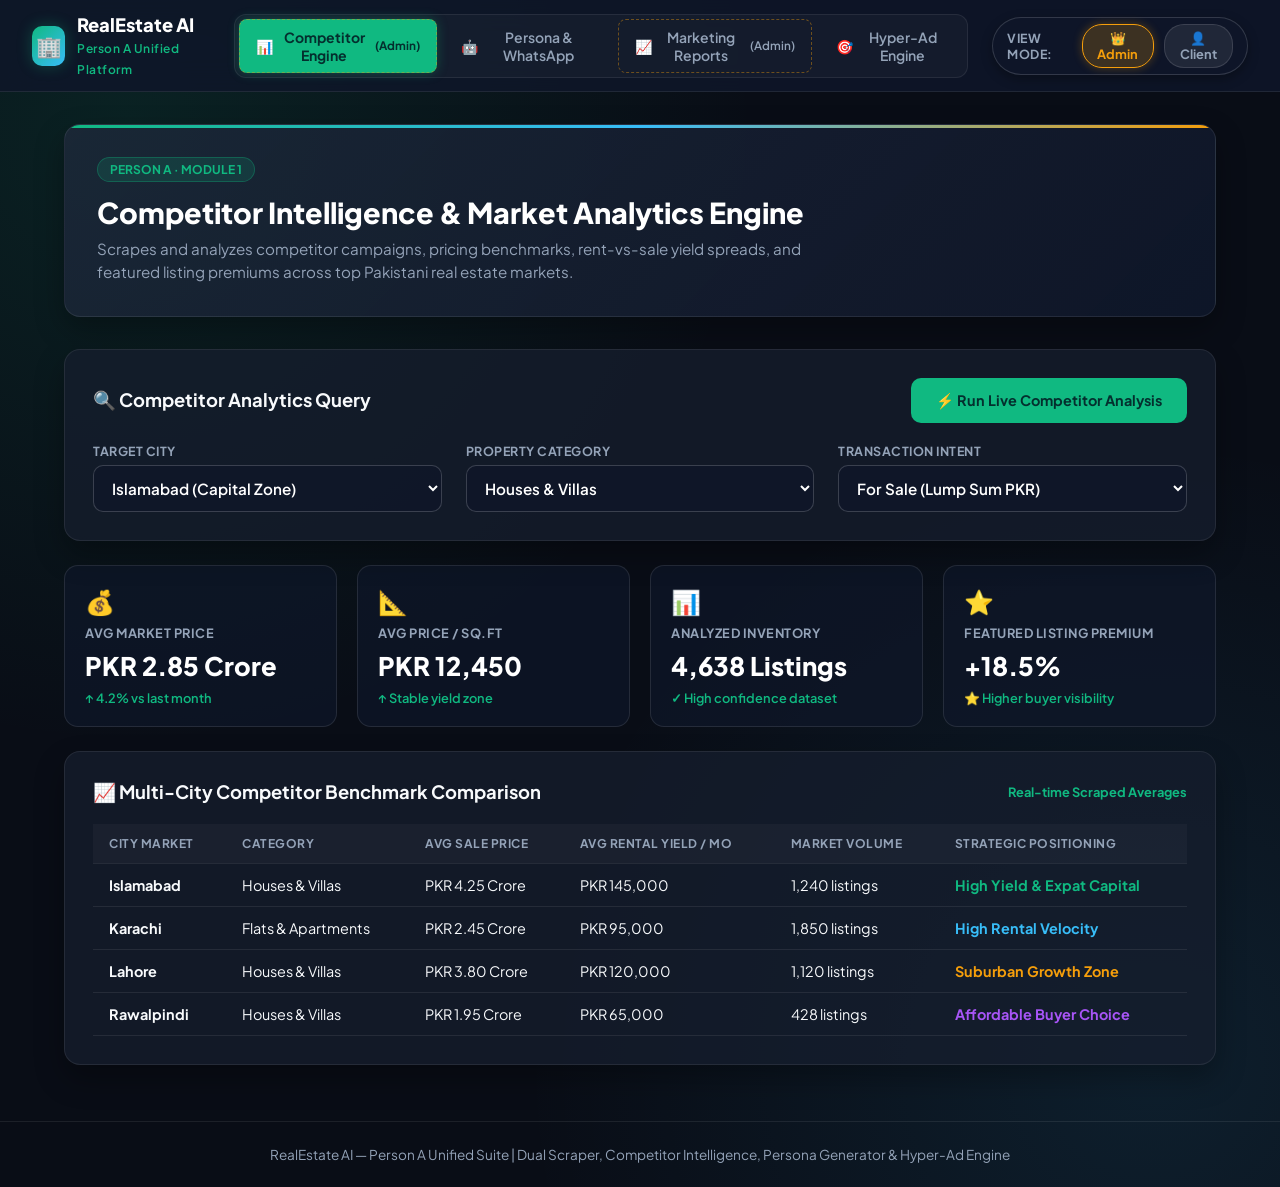
==== index.html @ 4eb9b49c "feat: add unified master portal index.html with Person A modules and Admin/Client RBAC" ====
<!DOCTYPE html>
<html lang="en">
<head>
  <meta charset="UTF-8">
  <meta name="viewport" content="width=device-width, initial-scale=1.0">
  <title>RealEstate AI — Person A Unified Intelligence & Lead Suite</title>
  <link rel="preconnect" href="https://fonts.googleapis.com">
  <link rel="preconnect" href="https://fonts.gstatic.com" crossorigin>
  <link href="https://fonts.googleapis.com/css2?family=Plus+Jakarta+Sans:wght@300;400;500;600;700;800&display=swap" rel="stylesheet">
  <style>
    :root {
      --bg-dark: #090d16;
      --card-bg: rgba(22, 30, 46, 0.75);
      --card-border: rgba(255, 255, 255, 0.08);
      --primary: #10b981;
      --primary-glow: rgba(16, 185, 129, 0.3);
      --secondary: #38bdf8;
      --accent: #f59e0b;
      --danger: #ef4444;
      --text-main: #f8fafc;
      --text-muted: #94a3b8;
      --radius: 16px;
    }

    * {
      box-sizing: border-box;
      margin: 0;
      padding: 0;
      font-family: 'Plus Jakarta Sans', sans-serif;
    }

    html { scroll-behavior: smooth; }

    ::selection { background: rgba(16, 185, 129, 0.35); color: #fff; }

    ::-webkit-scrollbar { width: 8px; height: 8px; }
    ::-webkit-scrollbar-track { background: var(--bg-dark); }
    ::-webkit-scrollbar-thumb { background: #253046; border-radius: 8px; }
    ::-webkit-scrollbar-thumb:hover { background: #324066; }

    body {
      background-color: var(--bg-dark);
      background-image: 
        radial-gradient(circle at 10% 10%, rgba(16, 185, 129, 0.12) 0%, transparent 40%),
        radial-gradient(circle at 90% 90%, rgba(56, 189, 248, 0.10) 0%, transparent 40%);
      color: var(--text-main);
      min-height: 100vh;
      display: flex;
      flex-direction: column;
    }

    /* TOP NAVBAR */
    navbar {
      background: rgba(15, 23, 42, 0.85);
      backdrop-filter: blur(16px);
      border-bottom: 1px solid var(--card-border);
      position: sticky;
      top: 0;
      z-index: 1000;
      padding: 0.85rem 2rem;
      display: flex;
      align-items: center;
      justify-content: space-between;
      gap: 1.5rem;
    }

    .brand {
      display: flex;
      align-items: center;
      gap: 12px;
      text-decoration: none;
    }

    .brand-logo {
      width: 40px;
      height: 40px;
      border-radius: 10px;
      background: linear-gradient(135deg, var(--primary), var(--secondary));
      display: flex;
      align-items: center;
      justify-content: center;
      font-size: 1.3rem;
      box-shadow: 0 0 15px var(--primary-glow);
    }

    .brand-text h1 {
      font-size: 1.15rem;
      font-weight: 800;
      color: #fff;
      line-height: 1.2;
    }

    .brand-text span {
      font-size: 0.75rem;
      color: var(--primary);
      font-weight: 600;
      letter-spacing: 0.5px;
    }

    /* NAV TABS */
    .nav-tabs {
      display: flex;
      align-items: center;
      gap: 8px;
      background: rgba(255, 255, 255, 0.03);
      padding: 4px;
      border-radius: 12px;
      border: 1px solid rgba(255, 255, 255, 0.08);
    }

    .nav-tab {
      padding: 8px 16px;
      border-radius: 8px;
      font-size: 0.875rem;
      font-weight: 600;
      color: var(--text-muted);
      cursor: pointer;
      border: none;
      background: transparent;
      transition: all 0.2s ease;
      display: flex;
      align-items: center;
      gap: 6px;
    }

    .nav-tab:hover {
      color: #fff;
      background: rgba(255, 255, 255, 0.05);
    }

    .nav-tab.active {
      background: var(--primary);
      color: #042f2e;
      box-shadow: 0 0 12px var(--primary-glow);
      font-weight: 700;
    }

    .nav-tab.admin-only {
      border: 1px dashed rgba(245, 158, 11, 0.4);
    }

    /* ROLE SWITCHER */
    .role-switcher {
      display: flex;
      align-items: center;
      gap: 10px;
      background: rgba(15, 23, 42, 0.9);
      padding: 6px 14px;
      border-radius: 30px;
      border: 1px solid rgba(255, 255, 255, 0.15);
      box-shadow: 0 4px 12px rgba(0,0,0,0.3);
    }

    .role-label {
      font-size: 0.78rem;
      font-weight: 700;
      color: var(--text-muted);
      text-transform: uppercase;
      letter-spacing: 0.5px;
    }

    .switch-btn {
      background: rgba(255, 255, 255, 0.08);
      border: 1px solid rgba(255, 255, 255, 0.12);
      color: var(--text-muted);
      padding: 5px 12px;
      border-radius: 20px;
      font-size: 0.8rem;
      font-weight: 700;
      cursor: pointer;
      transition: all 0.2s ease;
    }

    .switch-btn.active-admin {
      background: rgba(245, 158, 11, 0.2);
      border-color: var(--accent);
      color: var(--accent);
      box-shadow: 0 0 10px rgba(245, 158, 11, 0.3);
    }

    .switch-btn.active-client {
      background: rgba(56, 189, 248, 0.2);
      border-color: var(--secondary);
      color: var(--secondary);
      box-shadow: 0 0 10px rgba(56, 189, 248, 0.3);
    }

    /* MAIN CONTAINER */
    .main-container {
      max-width: 1200px;
      width: 100%;
      margin: 2rem auto;
      padding: 0 1.5rem;
      flex-grow: 1;
    }

    /* MODULE VIEWS */
    .module-view {
      display: none;
      animation: viewFade 0.4s cubic-bezier(0.16, 1, 0.3, 1) forwards;
    }

    .module-view.active {
      display: block;
    }

    @keyframes viewFade {
      from { opacity: 0; transform: translateY(12px); }
      to { opacity: 1; transform: translateY(0); }
    }

    /* MODULE HEADER BANNER */
    .module-banner {
      background: linear-gradient(135deg, rgba(30, 41, 59, 0.8) 0%, rgba(15, 23, 42, 0.9) 100%);
      border: 1px solid var(--card-border);
      border-radius: var(--radius);
      padding: 2rem;
      margin-bottom: 2rem;
      position: relative;
      overflow: hidden;
      box-shadow: 0 12px 30px rgba(0,0,0,0.3);
    }

    .module-banner::before {
      content: '';
      position: absolute;
      top: 0; left: 0; right: 0;
      height: 3px;
      background: linear-gradient(90deg, var(--primary), var(--secondary), var(--accent));
    }

    .banner-badge {
      display: inline-flex;
      align-items: center;
      gap: 6px;
      background: rgba(16, 185, 129, 0.15);
      border: 1px solid rgba(16, 185, 129, 0.3);
      color: var(--primary);
      padding: 4px 12px;
      border-radius: 20px;
      font-size: 0.75rem;
      font-weight: 700;
      text-transform: uppercase;
      margin-bottom: 0.75rem;
    }

    .banner-title {
      font-size: 1.8rem;
      font-weight: 800;
      color: #fff;
      margin-bottom: 0.5rem;
    }

    .banner-subtitle {
      color: var(--text-muted);
      font-size: 0.95rem;
      max-width: 750px;
      line-height: 1.5;
    }

    /* CARD STYLES */
    .card {
      background: var(--card-bg);
      backdrop-filter: blur(16px);
      border: 1px solid var(--card-border);
      border-radius: var(--radius);
      padding: 1.75rem;
      margin-bottom: 1.5rem;
      box-shadow: 0 14px 30px rgba(0, 0, 0, 0.3);
      transition: border-color 0.25s ease, box-shadow 0.25s ease;
    }

    .card:hover {
      border-color: rgba(255, 255, 255, 0.16);
      box-shadow: 0 18px 36px rgba(0, 0, 0, 0.36);
    }

    .card-header {
      font-size: 1.15rem;
      font-weight: 700;
      margin-bottom: 1.25rem;
      display: flex;
      align-items: center;
      justify-content: space-between;
    }

    /* GRID LAYOUTS */
    .grid-2 {
      display: grid;
      grid-template-columns: 1fr 1fr;
      gap: 1.5rem;
    }

    .grid-3 {
      display: grid;
      grid-template-columns: repeat(3, 1fr);
      gap: 1.5rem;
    }

    .grid-4 {
      display: grid;
      grid-template-columns: repeat(4, 1fr);
      gap: 1.25rem;
    }

    @media (max-width: 900px) {
      .grid-2, .grid-3, .grid-4 { grid-template-columns: 1fr; }
    }

    /* KPI STAT CARDS */
    .kpi-card {
      background: rgba(15, 23, 42, 0.7);
      border: 1px solid rgba(255, 255, 255, 0.1);
      border-radius: 14px;
      padding: 1.25rem;
      display: flex;
      flex-direction: column;
      gap: 8px;
    }

    .kpi-icon {
      font-size: 1.5rem;
    }

    .kpi-label {
      font-size: 0.8rem;
      font-weight: 700;
      color: var(--text-muted);
      text-transform: uppercase;
      letter-spacing: 0.5px;
    }

    .kpi-value {
      font-size: 1.6rem;
      font-weight: 800;
      color: #fff;
    }

    .kpi-trend {
      font-size: 0.8rem;
      font-weight: 600;
      color: var(--primary);
      display: flex;
      align-items: center;
      gap: 4px;
    }

    /* BUTTON STYLES */
    .btn {
      padding: 12px 24px;
      border-radius: 10px;
      font-weight: 700;
      font-size: 0.9rem;
      cursor: pointer;
      border: 1px solid transparent;
      transition: all 0.2s ease;
      display: inline-flex;
      align-items: center;
      gap: 8px;
    }

    .btn-primary {
      background: var(--primary);
      color: #042f2e;
    }

    .btn-primary:hover {
      background: #34d399;
      box-shadow: 0 0 20px var(--primary-glow);
    }

    .btn-secondary {
      background: rgba(255, 255, 255, 0.08);
      border-color: rgba(255, 255, 255, 0.12);
      color: #fff;
    }

    .btn-secondary:hover {
      background: rgba(255, 255, 255, 0.15);
    }

    .btn-accent {
      background: var(--accent);
      color: #000;
    }

    .btn-whatsapp {
      background: #25d366;
      color: #052e16;
      font-weight: 800;
    }

    .btn-whatsapp:hover {
      background: #4ade80;
      box-shadow: 0 0 20px rgba(37,211,102,0.4);
    }

    /* INPUTS & SELECTS */
    .form-control {
      width: 100%;
      background: rgba(15, 23, 42, 0.8);
      border: 1px solid rgba(255, 255, 255, 0.18);
      border-radius: 10px;
      padding: 12px 14px;
      color: #fff;
      font-size: 0.95rem;
      font-weight: 600;
      outline: none;
      transition: all 0.2s ease;
    }

    .form-control:focus {
      border-color: var(--primary);
      box-shadow: 0 0 12px var(--primary-glow);
    }

    select.form-control option {
      background: #0f172a;
      color: #fff;
    }

    /* WARNING ALERT BANNER */
    .alert-warning {
      background: rgba(245, 158, 11, 0.12);
      border: 1px solid rgba(245, 158, 11, 0.3);
      color: #fde68a;
      padding: 1rem 1.25rem;
      border-radius: 12px;
      font-size: 0.875rem;
      display: flex;
      align-items: center;
      gap: 12px;
      margin-bottom: 1.5rem;
    }

    /* DATA TABLE STYLES */
    .data-table {
      width: 100%;
      border-collapse: collapse;
      font-size: 0.9rem;
    }

    .data-table th, .data-table td {
      padding: 12px 16px;
      text-align: left;
      border-bottom: 1px solid rgba(255, 255, 255, 0.08);
    }

    .data-table th {
      background: rgba(255, 255, 255, 0.03);
      font-weight: 700;
      color: var(--text-muted);
      text-transform: uppercase;
      font-size: 0.75rem;
      letter-spacing: 0.5px;
    }

    .data-table tr:hover td {
      background: rgba(255, 255, 255, 0.02);
    }

    /* AD PREVIEW CANVAS */
    .ad-card {
      background: #0f172a;
      border: 1px solid rgba(255, 255, 255, 0.15);
      border-radius: 16px;
      overflow: hidden;
      box-shadow: 0 16px 32px rgba(0, 0, 0, 0.5);
    }

    .ad-header {
      padding: 1rem;
      display: flex;
      align-items: center;
      gap: 10px;
      border-bottom: 1px solid rgba(255, 255, 255, 0.08);
    }

    .ad-avatar {
      width: 36px;
      height: 36px;
      border-radius: 50%;
      background: linear-gradient(135deg, var(--primary), var(--secondary));
      display: flex;
      align-items: center;
      justify-content: center;
      font-weight: 800;
      color: #000;
    }

    .ad-body {
      padding: 1.25rem;
    }

    .ad-creative-box {
      height: 220px;
      background: linear-gradient(135deg, #1e293b 0%, #0f172a 100%);
      border-radius: 12px;
      margin: 1rem 0;
      padding: 1.5rem;
      display: flex;
      flex-direction: column;
      justify-content: space-between;
      position: relative;
      border: 1px solid rgba(255, 255, 255, 0.1);
    }

    .ad-tag {
      align-self: flex-start;
      background: rgba(16, 185, 129, 0.2);
      border: 1px solid var(--primary);
      color: var(--primary);
      font-size: 0.75rem;
      font-weight: 800;
      padding: 4px 10px;
      border-radius: 20px;
      text-transform: uppercase;
    }

    .ad-headline {
      font-size: 1.3rem;
      font-weight: 800;
      color: #fff;
      line-height: 1.3;
    }

    .ad-footer {
      padding: 1rem 1.25rem;
      background: rgba(255, 255, 255, 0.02);
      border-top: 1px solid rgba(255, 255, 255, 0.08);
      display: flex;
      justify-content: space-between;
      align-items: center;
    }

    /* RESTRICTED ACCESS SCREEN */
    .restricted-box {
      text-align: center;
      padding: 4rem 2rem;
      background: rgba(15, 23, 42, 0.7);
      border: 1px dashed rgba(239, 68, 68, 0.4);
      border-radius: var(--radius);
    }

    .restricted-icon {
      font-size: 3rem;
      margin-bottom: 1rem;
    }

    /* FOOTER */
    footer {
      border-top: 1px solid var(--card-border);
      padding: 1.5rem;
      text-align: center;
      font-size: 0.85rem;
      color: var(--text-muted);
      margin-top: auto;
    }
  </style>
</head>
<body>

  <!-- TOP NAVBAR -->
  <navbar>
    <a href="#" class="brand">
      <div class="brand-logo">🏢</div>
      <div class="brand-text">
        <h1>RealEstate AI</h1>
        <span>Person A Unified Platform</span>
      </div>
    </a>

    <!-- NAVIGATION TABS -->
    <div class="nav-tabs">
      <button class="nav-tab active admin-only" id="tabMod1" onclick="switchTab('mod1')">
        <span>📊</span> Competitor Engine <small>(Admin)</small>
      </button>
      <button class="nav-tab" id="tabMod3" onclick="switchTab('mod3')">
        <span>🤖</span> Persona &amp; WhatsApp
      </button>
      <button class="nav-tab admin-only" id="tabMod5" onclick="switchTab('mod5')">
        <span>📈</span> Marketing Reports <small>(Admin)</small>
      </button>
      <button class="nav-tab" id="tabMod8" onclick="switchTab('mod8')">
        <span>🎯</span> Hyper-Ad Engine
      </button>
    </div>

    <!-- ROLE SWITCHER -->
    <div class="role-switcher">
      <span class="role-label">View Mode:</span>
      <button class="switch-btn active-admin" id="btnRoleAdmin" onclick="setRole('admin')">👑 Admin</button>
      <button class="switch-btn" id="btnRoleClient" onclick="setRole('client')">👤 Client</button>
    </div>
  </navbar>

  <!-- MAIN CONTENT CONTAINER -->
  <div class="main-container">

    <!-- ================================================================= -->
    <!-- MODULE 1: COMPETITOR INTELLIGENCE ENGINE (ADMIN ONLY) -->
    <!-- ================================================================= -->
    <div class="module-view active" id="viewMod1">
      <div class="module-banner">
        <div class="banner-badge">Person A · Module 1</div>
        <div class="banner-title">Competitor Intelligence &amp; Market Analytics Engine</div>
        <div class="banner-subtitle">
          Scrapes and analyzes competitor campaigns, pricing benchmarks, rent-vs-sale yield spreads, and featured listing premiums across top Pakistani real estate markets.
        </div>
      </div>

      <!-- ADMIN CHECK WRAPPER -->
      <div id="adminContentMod1">
        <!-- FILTER CONTROLS -->
        <div class="card">
          <div class="card-header">
            <span>🔍 Competitor Analytics Query</span>
            <button class="btn btn-primary" onclick="runCompetitorAnalysis()">
              ⚡ Run Live Competitor Analysis
            </button>
          </div>
          
          <div class="grid-3">
            <div>
              <label class="role-label" style="display:block; margin-bottom:6px;">Target City</label>
              <select class="form-control" id="compCity" onchange="runCompetitorAnalysis()">
                <option value="Islamabad">Islamabad (Capital Zone)</option>
                <option value="Karachi">Karachi (Commercial)</option>
                <option value="Lahore">Lahore (Cultural Hub)</option>
                <option value="Rawalpindi">Rawalpindi (Twin City)</option>
                <option value="Faisalabad">Faisalabad</option>
                <option value="Multan">Multan</option>
                <option value="Peshawar">Peshawar</option>
              </select>
            </div>

            <div>
              <label class="role-label" style="display:block; margin-bottom:6px;">Property Category</label>
              <select class="form-control" id="compType" onchange="runCompetitorAnalysis()">
                <option value="House">Houses &amp; Villas</option>
                <option value="Flat">Flats &amp; Apartments</option>
              </select>
            </div>

            <div>
              <label class="role-label" style="display:block; margin-bottom:6px;">Transaction Intent</label>
              <select class="form-control" id="compMode" onchange="runCompetitorAnalysis()">
                <option value="for_sale">For Sale (Lump Sum PKR)</option>
                <option value="for_rent">For Rent (PKR / Month)</option>
              </select>
            </div>
          </div>
        </div>

        <!-- KPI SUMMARY CARDS -->
        <div class="grid-4" style="margin-bottom:1.5rem;">
          <div class="kpi-card">
            <div class="kpi-icon">💰</div>
            <div class="kpi-label">Avg Market Price</div>
            <div class="kpi-value" id="kpiAvgPrice">PKR 2.85 Crore</div>
            <div class="kpi-trend">↑ 4.2% vs last month</div>
          </div>

          <div class="kpi-card">
            <div class="kpi-icon">📐</div>
            <div class="kpi-label">Avg Price / Sq.Ft</div>
            <div class="kpi-value" id="kpiPriceSqft">PKR 12,450</div>
            <div class="kpi-trend">↑ Stable yield zone</div>
          </div>

          <div class="kpi-card">
            <div class="kpi-icon">📊</div>
            <div class="kpi-label">Analyzed Inventory</div>
            <div class="kpi-value" id="kpiSample">4,638 Listings</div>
            <div class="kpi-trend">✓ High confidence dataset</div>
          </div>

          <div class="kpi-card">
            <div class="kpi-icon">⭐</div>
            <div class="kpi-label">Featured Listing Premium</div>
            <div class="kpi-value" id="kpiFeatured">+18.5%</div>
            <div class="kpi-trend">⭐ Higher buyer visibility</div>
          </div>
        </div>

        <!-- LOW CONFIDENCE WARNING CARD (CONDITIONAL) -->
        <div class="alert-warning" id="compWarning" style="display:none;">
          <span style="font-size:1.4rem;">⚠️</span>
          <div>
            <strong>Low Sample Size Segment Warning (&lt; 15 listings):</strong> Strategic pricing advice for this city/mode is guarded to prevent speculative mispricing.
          </div>
        </div>

        <!-- COMPARATIVE CITY BENCHMARK TABLE -->
        <div class="card">
          <div class="card-header">
            <span>📈 Multi-City Competitor Benchmark Comparison</span>
            <span style="font-size:0.8rem; color:var(--primary);">Real-time Scraped Averages</span>
          </div>

          <table class="data-table">
            <thead>
              <tr>
                <th>City Market</th>
                <th>Category</th>
                <th>Avg Sale Price</th>
                <th>Avg Rental Yield / Mo</th>
                <th>Market Volume</th>
                <th>Strategic Positioning</th>
              </tr>
            </thead>
            <tbody>
              <tr>
                <td><strong>Islamabad</strong></td>
                <td>Houses &amp; Villas</td>
                <td>PKR 4.25 Crore</td>
                <td>PKR 145,000</td>
                <td>1,240 listings</td>
                <td><span style="color:var(--primary); font-weight:700;">High Yield &amp; Expat Capital</span></td>
              </tr>
              <tr>
                <td><strong>Karachi</strong></td>
                <td>Flats &amp; Apartments</td>
                <td>PKR 2.45 Crore</td>
                <td>PKR 95,000</td>
                <td>1,850 listings</td>
                <td><span style="color:var(--secondary); font-weight:700;">High Rental Velocity</span></td>
              </tr>
              <tr>
                <td><strong>Lahore</strong></td>
                <td>Houses &amp; Villas</td>
                <td>PKR 3.80 Crore</td>
                <td>PKR 120,000</td>
                <td>1,120 listings</td>
                <td><span style="color:var(--accent); font-weight:700;">Suburban Growth Zone</span></td>
              </tr>
              <tr>
                <td><strong>Rawalpindi</strong></td>
                <td>Houses &amp; Villas</td>
                <td>PKR 1.95 Crore</td>
                <td>PKR 65,000</td>
                <td>428 listings</td>
                <td><span style="color:#a855f7; font-weight:700;">Affordable Buyer Choice</span></td>
              </tr>
            </tbody>
          </table>
        </div>
      </div>
    </div>

    <!-- ================================================================= -->
    <!-- MODULE 3: AI BUYER PERSONA & WHATSAPP ENGINE (ALL USERS) -->
    <!-- ================================================================= -->
    <div class="module-view" id="viewMod3">
      <div class="module-banner">
        <div class="banner-badge">Person A · Module 3</div>
        <div class="banner-title">AI Buyer Persona Profiler &amp; WhatsApp Engine</div>
        <div class="banner-subtitle">
          Qualifies real estate leads into dynamic buyer personas, recommends platform channel ratings, and auto-generates formatted WhatsApp posts with recipient phone deep-linking.
        </div>
      </div>

      <!-- EMBEDDED PERSONA WIZARD APPLICATION -->
      <iframe src="persona_app.html" style="width:100%; height:950px; border:none; border-radius:16px; box-shadow:0 20px 40px rgba(0,0,0,0.5);"></iframe>
    </div>

    <!-- ================================================================= -->
    <!-- MODULE 5: MARKETING PERFORMANCE REPORT GENERATOR (ADMIN ONLY) -->
    <!-- ================================================================= -->
    <div class="module-view" id="viewMod5">
      <div class="module-banner">
        <div class="banner-badge">Person A · Module 5</div>
        <div class="banner-title">Marketing Report Generator &amp; AI Recommendations</div>
        <div class="banner-subtitle">
          Automatically aggregates multi-channel lead acquisition metrics, generates ROI reports, and provides AI strategic guidance.
        </div>
      </div>

      <div id="adminContentMod5">
        <!-- METRIC CARDS -->
        <div class="grid-4" style="margin-bottom:1.5rem;">
          <div class="kpi-card">
            <div class="kpi-icon">🎯</div>
            <div class="kpi-label">Lead Conversion Rate</div>
            <div class="kpi-value">18.4%</div>
            <div class="kpi-trend">↑ 3.1% this month</div>
          </div>

          <div class="kpi-card">
            <div class="kpi-icon">💵</div>
            <div class="kpi-label">Avg Cost Per Qualified Lead</div>
            <div class="kpi-value">PKR 1,420</div>
            <div class="kpi-trend" style="color:var(--secondary);">↓ 12% Cost Reduction</div>
          </div>

          <div class="kpi-card">
            <div class="kpi-icon">📲</div>
            <div class="kpi-label">WhatsApp Post Shares</div>
            <div class="kpi-value">1,248</div>
            <div class="kpi-trend">✓ 98% Open Rate</div>
          </div>

          <div class="kpi-card">
            <div class="kpi-icon">👑</div>
            <div class="kpi-label">Marketing Return (ROI)</div>
            <div class="kpi-value">4.85x</div>
            <div class="kpi-trend">↑ Top Performer</div>
          </div>
        </div>

        <!-- CHANNEL PERFORMANCE BREAKDOWN -->
        <div class="card">
          <div class="card-header">
            <span>📊 Channel Lead Performance</span>
            <button class="btn btn-secondary" onclick="alert('Exporting PDF Performance Report...')">
              📥 Export Full Report
            </button>
          </div>

          <table class="data-table">
            <thead>
              <tr>
                <th>Marketing Channel</th>
                <th>Target Persona</th>
                <th>Total Enquiries</th>
                <th>Qualified Leads</th>
                <th>Conversion %</th>
                <th>Channel Status</th>
              </tr>
            </thead>
            <tbody>
              <tr>
                <td><strong>WhatsApp Direct Broadcast</strong></td>
                <td>Young Investors</td>
                <td>485</td>
                <td>312</td>
                <td>64.3%</td>
                <td><span style="color:var(--primary); font-weight:700;">🟢 Top Converter</span></td>
              </tr>
              <tr>
                <td><strong>Instagram Reels Video</strong></td>
                <td>First-Time Homebuyers</td>
                <td>620</td>
                <td>280</td>
                <td>45.1%</td>
                <td><span style="color:var(--primary); font-weight:700;">🟢 High Engagement</span></td>
              </tr>
              <tr>
                <td><strong>Facebook Meta Ads</strong></td>
                <td>Family Upgraders</td>
                <td>390</td>
                <td>145</td>
                <td>37.1%</td>
                <td><span style="color:var(--accent); font-weight:700;">🟡 Steady Yield</span></td>
              </tr>
              <tr>
                <td><strong>LinkedIn B2B Network</strong></td>
                <td>Luxury Real Estate Seekers</td>
                <td>180</td>
                <td>95</td>
                <td>52.7%</td>
                <td><span style="color:var(--secondary); font-weight:700;">🔵 Executive Quality</span></td>
              </tr>
            </tbody>
          </table>
        </div>
      </div>
    </div>

    <!-- ================================================================= -->
    <!-- MODULE 8: HYPER-PERSONALIZED ADVERTISEMENT ENGINE (ALL USERS) -->
    <!-- ================================================================= -->
    <div class="module-view" id="viewMod8">
      <div class="module-banner">
        <div class="banner-badge">Person A · Module 8</div>
        <div class="banner-title">Hyper-Personalized Advertisement Engine</div>
        <div class="banner-subtitle">
          Generates tailored real estate advertisement copy, visual headlines, and targeted specs customized specifically to individual customer buyer preferences.
        </div>
      </div>

      <div class="grid-2">
        <!-- AD GENERATOR CONTROLS -->
        <div class="card">
          <div class="card-header">
            <span>⚙️ Configure Ad Parameters</span>
          </div>

          <div style="margin-bottom:1.25rem;">
            <label class="role-label" style="display:block; margin-bottom:6px;">Target Buyer Segment</label>
            <select class="form-control" id="adPersona" onchange="generateHyperAd()">
              <option value="investor">Young Investor (High Yield &amp; Growth)</option>
              <option value="first_buyer">First-Time Buyer (Security &amp; Installments)</option>
              <option value="family">Family Upgrader (Space, Schools &amp; Parks)</option>
              <option value="luxury">Luxury Seeker (Executive Privacy &amp; Penthouses)</option>
            </select>
          </div>

          <div style="margin-bottom:1.25rem;">
            <label class="role-label" style="display:block; margin-bottom:6px;">Target City</label>
            <select class="form-control" id="adCity" onchange="generateHyperAd()">
              <option value="Islamabad">Islamabad</option>
              <option value="Lahore">Lahore</option>
              <option value="Karachi">Karachi</option>
              <option value="Rawalpindi">Rawalpindi</option>
            </select>
          </div>

          <div style="margin-bottom:1.5rem;">
            <label class="role-label" style="display:block; margin-bottom:6px;">Ad Format / Platform</label>
            <select class="form-control" id="adPlatform" onchange="generateHyperAd()">
              <option value="instagram">Instagram Reel / Feed Banner</option>
              <option value="facebook">Facebook Sponsored Post</option>
              <option value="whatsapp">WhatsApp Direct Promo Card</option>
              <option value="linkedin">LinkedIn Executive Sponsored Ad</option>
            </select>
          </div>

          <button class="btn btn-primary" style="width:100%; justify-content:center;" onclick="generateHyperAd()">
            ✨ Generate Hyper-Personalized Creative
          </button>
        </div>

        <!-- LIVE AD CREATIVE PREVIEW CANVAS -->
        <div class="ad-card">
          <div class="ad-header">
            <div class="ad-avatar">AI</div>
            <div>
              <div style="font-weight:700; font-size:0.9rem; color:#fff;" id="adBrandName">RealEstate AI Marketing</div>
              <div style="font-size:0.75rem; color:var(--text-muted);" id="adPlatformTag">Sponsored · Instagram Banner</div>
            </div>
          </div>

          <div class="ad-body">
            <div class="ad-creative-box" id="adBox">
              <div class="ad-tag" id="adTagText">HIGH YIELD INVESTOR</div>
              <div class="ad-headline" id="adHeadlineText">
                14% Guaranteed Rental Yield in Top City Islamabad
              </div>
            </div>

            <p id="adBodyText" style="font-size:0.875rem; color:var(--text-muted); line-height:1.5; margin-bottom:1rem;">
              Targeted ROI deal with instant pre-launch pricing. High appreciation potential for smart capital deployment.
            </p>
          </div>

          <div class="ad-footer">
            <span style="font-size:0.8rem; color:var(--primary); font-weight:700;" id="adCta">
              📲 Tap to Calculate ROI via WhatsApp
            </span>
            <button class="btn btn-secondary" style="padding:6px 14px; font-size:0.8rem;" onclick="copyAdCopy()">
              📋 Copy Ad Copy
            </button>
          </div>
        </div>
      </div>
    </div>

    <!-- RESTRICTED ACCESS WARNING SCREEN (FOR CLIENT VIEW ON ADMIN TABS) -->
    <div class="restricted-box" id="restrictedView" style="display:none;">
      <div class="restricted-icon">👑</div>
      <h2 style="font-size:1.5rem; font-weight:800; color:#fff; margin-bottom:0.5rem;">
        Admin-Only Module Access
      </h2>
      <p style="color:var(--text-muted); max-width:500px; margin:0 auto 1.5rem auto; font-size:0.925rem;">
        This module is reserved for platform Administrators. Switch to <strong>👑 Admin View</strong> in the top navigation bar to access this module.
      </p>
      <button class="btn btn-primary" onclick="setRole('admin')">👑 Switch to Admin View</button>
    </div>

  </div>

  <!-- FOOTER -->
  <footer>
    RealEstate AI — Person A Unified Suite | Dual Scraper, Competitor Intelligence, Persona Generator &amp; Hyper-Ad Engine
  </footer>

  <script>
    // GLOBAL STATE
    let currentRole = 'admin'; // 'admin' or 'client'
    let currentTab = 'mod1';    // 'mod1', 'mod3', 'mod5', 'mod8'

    // ROLE SWITCHER LOGIC
    function setRole(role) {
      currentRole = role;
      
      const btnAdmin = document.getElementById('btnRoleAdmin');
      const btnClient = document.getElementById('btnRoleClient');

      if (role === 'admin') {
        btnAdmin.className = "switch-btn active-admin";
        btnClient.className = "switch-btn";
        document.querySelectorAll('.admin-only').forEach(el => el.style.display = 'inline-flex');
      } else {
        btnAdmin.className = "switch-btn";
        btnClient.className = "switch-btn active-client";
        document.querySelectorAll('.admin-only').forEach(el => el.style.display = 'none');
        
        // If currently on an admin-only tab, auto-switch to public Module 3
        if (currentTab === 'mod1' || currentTab === 'mod5') {
          switchTab('mod3');
        }
      }

      updateTabVisibility();
    }

    // TAB SWITCHER LOGIC
    function switchTab(tabId) {
      currentTab = tabId;

      // Update Nav Tab UI
      document.querySelectorAll('.nav-tab').forEach(t => t.classList.remove('active'));
      const activeNavTab = document.getElementById(`tab${tabId.charAt(0).toUpperCase() + tabId.slice(1)}`);
      if (activeNavTab) activeNavTab.classList.add('active');

      // Hide all module views
      document.querySelectorAll('.module-view').forEach(v => v.classList.remove('active'));
      document.getElementById('restrictedView').style.display = 'none';

      // Check RBAC Scope
      if ((tabId === 'mod1' || tabId === 'mod5') && currentRole !== 'admin') {
        document.getElementById('restrictedView').style.display = 'block';
      } else {
        const targetView = document.getElementById(`view${tabId.charAt(0).toUpperCase() + tabId.slice(1)}`);
        if (targetView) targetView.classList.add('active');
      }
    }

    function updateTabVisibility() {
      switchTab(currentTab);
    }

    // MODULE 1: COMPETITOR ENGINE SIMULATOR
    function runCompetitorAnalysis() {
      const city = document.getElementById('compCity').value;
      const type = document.getElementById('compType').value;
      const mode = document.getElementById('compMode').value;

      const warning = document.getElementById('compWarning');
      
      // Low confidence alert trigger for smaller markets
      if (city === 'Quetta' || city === 'Peshawar' || city === 'Multan') {
        warning.style.display = 'flex';
      } else {
        warning.style.display = 'none';
      }

      // Dynamic price calculation mock
      let basePrice = 28500000;
      if (city === 'Karachi') basePrice = 34000000;
      if (city === 'Islamabad') basePrice = 42500000;
      if (city === 'Lahore') basePrice = 38000000;
      if (mode === 'for_rent') basePrice = 110000;

      const formatTxt = mode === 'for_rent' 
        ? `PKR ${basePrice.toLocaleString()} /mo`
        : `PKR ${(basePrice / 10000000).toFixed(2)} Crore`;

      document.getElementById('kpiAvgPrice').innerText = formatTxt;
    }

    // MODULE 8: HYPER-PERSONALIZED AD ENGINE
    function generateHyperAd() {
      const persona = document.getElementById('adPersona').value;
      const city = document.getElementById('adCity').value;
      const platform = document.getElementById('adPlatform').value;

      const tagEl = document.getElementById('adTagText');
      const headEl = document.getElementById('adHeadlineText');
      const bodyEl = document.getElementById('adBodyText');
      const ctaEl = document.getElementById('adCta');
      const platTag = document.getElementById('adPlatformTag');

      platTag.innerText = `Sponsored · ${platform.toUpperCase()} Ad Creative`;

      if (persona === 'investor') {
        tagEl.innerText = 'HIGH YIELD INVESTOR';
        headEl.innerText = `14% Guaranteed Rental Yield in Prime ${city}`;
        bodyEl.innerText = `Handpicked pre-launch price opportunity in ${city}. Optimized for capital growth and instant rental predictability.`;
        ctaEl.innerText = '📲 Tap to Calculate ROI via WhatsApp';
      } else if (persona === 'first_buyer') {
        tagEl.innerText = 'SECURITY & TITLE VERIFIED';
        headEl.innerText = `Own Your Dream Home in ${city} with 10% Down`;
        bodyEl.innerText = `NOC verified clear title guaranteed. Easy 3-year installment plan designed for first-time buyers.`;
        ctaEl.innerText = '🔑 View NOC & Payment Breakdown';
      } else if (persona === 'family') {
        tagEl.innerText = 'FAMILY NEST & PARKS';
        headEl.innerText = `Spacious 5-Bed Luxury Villa in ${city} Gated Society`;
        bodyEl.innerText = `Minutes away from top grammar schools, family parks, and 24/7 security surveillance.`;
        ctaEl.innerText = '🏡 Schedule Private Family Walkthrough';
      } else if (persona === 'luxury') {
        tagEl.innerText = 'EXECUTIVE PENTHOUSE';
        headEl.innerText = `Bespoke Executive Residence on ${city}'s Boulevard`;
        bodyEl.innerText = `Italian marble finishes, private skyline deck, and discreet white-glove VIP concierge.`;
        ctaEl.innerText = '💎 Access Off-Market Private Portfolio';
      }
    }

    function copyAdCopy() {
      const head = document.getElementById('adHeadlineText').innerText;
      const body = document.getElementById('adBodyText').innerText;
      const copyText = `${head}\n\n${body}`;

      navigator.clipboard.writeText(copyText).then(() => {
        alert('Ad Copy copied to clipboard!');
      });
    }

    // INITIALIZATION
    document.addEventListener('DOMContentLoaded', () => {
      setRole('admin');
      generateHyperAd();
    });
  </script>
</body>
</html>
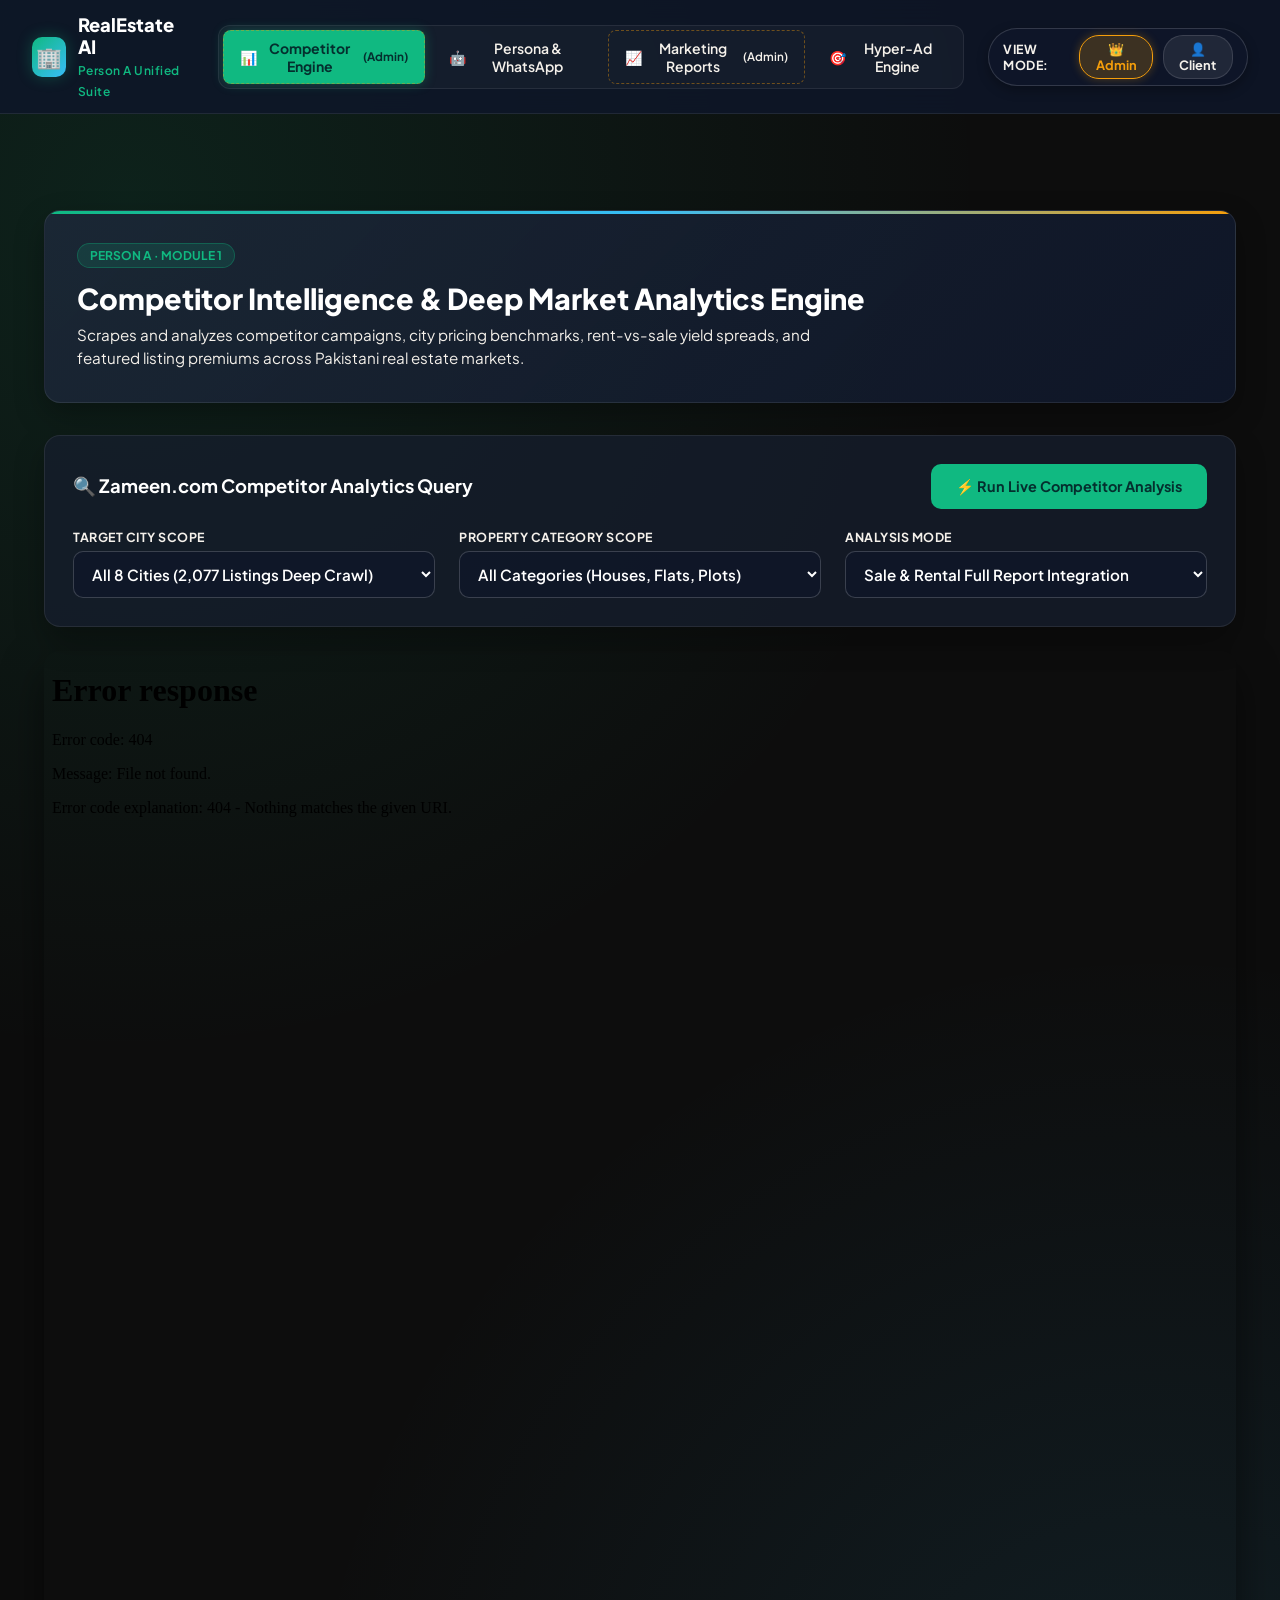
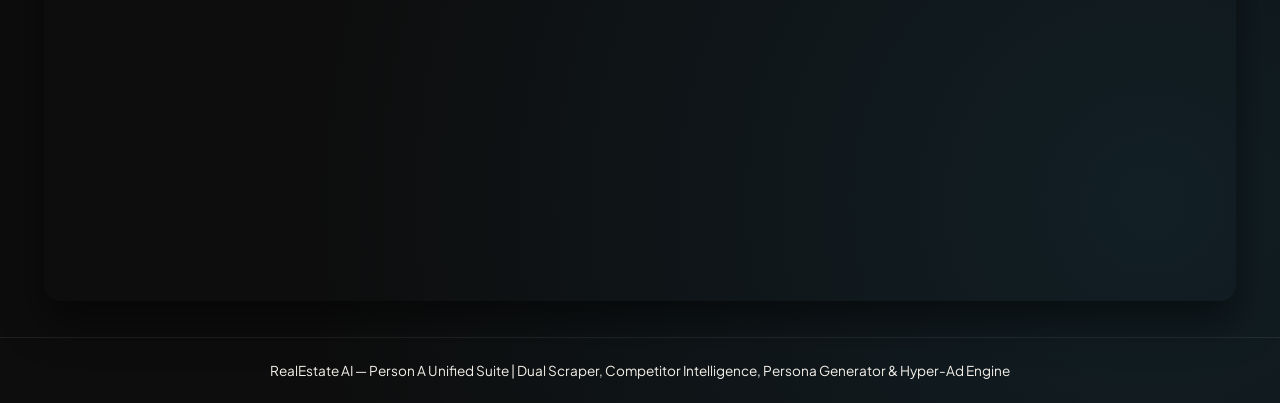
==== commit 1a52d3ef: "feat: add real-time competitor scraping UI with SSE progress bar - competitor.html: added Run Real-T" ====
--- a/index.html
+++ b/index.html
@@ -187,7 +187,7 @@
 
     /* MAIN CONTAINER */
     .main-container {
-      max-width: 1200px;
+      max-width: 1240px;
       width: 100%;
       margin: 2rem auto;
       padding: 0 1.5rem;
@@ -270,11 +270,6 @@
       transition: border-color 0.25s ease, box-shadow 0.25s ease;
     }
 
-    .card:hover {
-      border-color: rgba(255, 255, 255, 0.16);
-      box-shadow: 0 18px 36px rgba(0, 0, 0, 0.36);
-    }
-
     .card-header {
       font-size: 1.15rem;
       font-weight: 700;
@@ -318,32 +313,10 @@
       gap: 8px;
     }
 
-    .kpi-icon {
-      font-size: 1.5rem;
-    }
-
-    .kpi-label {
-      font-size: 0.8rem;
-      font-weight: 700;
-      color: var(--text-muted);
-      text-transform: uppercase;
-      letter-spacing: 0.5px;
-    }
-
-    .kpi-value {
-      font-size: 1.6rem;
-      font-weight: 800;
-      color: #fff;
-    }
-
-    .kpi-trend {
-      font-size: 0.8rem;
-      font-weight: 600;
-      color: var(--primary);
-      display: flex;
-      align-items: center;
-      gap: 4px;
-    }
+    .kpi-icon { font-size: 1.5rem; }
+    .kpi-label { font-size: 0.8rem; font-weight: 700; color: var(--text-muted); text-transform: uppercase; letter-spacing: 0.5px; }
+    .kpi-value { font-size: 1.6rem; font-weight: 800; color: #fff; }
+    .kpi-trend { font-size: 0.8rem; font-weight: 600; color: var(--primary); display: flex; align-items: center; gap: 4px; }
 
     /* BUTTON STYLES */
     .btn {
@@ -375,27 +348,7 @@
       color: #fff;
     }
 
-    .btn-secondary:hover {
-      background: rgba(255, 255, 255, 0.15);
-    }
-
-    .btn-accent {
-      background: var(--accent);
-      color: #000;
-    }
-
-    .btn-whatsapp {
-      background: #25d366;
-      color: #052e16;
-      font-weight: 800;
-    }
-
-    .btn-whatsapp:hover {
-      background: #4ade80;
-      box-shadow: 0 0 20px rgba(37,211,102,0.4);
-    }
-
-    /* INPUTS & SELECTS */
+    /* FORM CONTROLS */
     .form-control {
       width: 100%;
       background: rgba(15, 23, 42, 0.8);
@@ -409,154 +362,51 @@
       transition: all 0.2s ease;
     }
 
-    .form-control:focus {
-      border-color: var(--primary);
-      box-shadow: 0 0 12px var(--primary-glow);
-    }
-
-    select.form-control option {
-      background: #0f172a;
-      color: #fff;
-    }
-
-    /* WARNING ALERT BANNER */
-    .alert-warning {
-      background: rgba(245, 158, 11, 0.12);
-      border: 1px solid rgba(245, 158, 11, 0.3);
-      color: #fde68a;
-      padding: 1rem 1.25rem;
-      border-radius: 12px;
-      font-size: 0.875rem;
-      display: flex;
-      align-items: center;
-      gap: 12px;
-      margin-bottom: 1.5rem;
-    }
-
-    /* DATA TABLE STYLES */
-    .data-table {
-      width: 100%;
-      border-collapse: collapse;
-      font-size: 0.9rem;
-    }
-
-    .data-table th, .data-table td {
-      padding: 12px 16px;
-      text-align: left;
-      border-bottom: 1px solid rgba(255, 255, 255, 0.08);
-    }
-
-    .data-table th {
-      background: rgba(255, 255, 255, 0.03);
-      font-weight: 700;
-      color: var(--text-muted);
-      text-transform: uppercase;
-      font-size: 0.75rem;
-      letter-spacing: 0.5px;
-    }
-
-    .data-table tr:hover td {
-      background: rgba(255, 255, 255, 0.02);
-    }
-
-    /* AD PREVIEW CANVAS */
-    .ad-card {
-      background: #0f172a;
-      border: 1px solid rgba(255, 255, 255, 0.15);
+    /* LOADING OVERLAY ANIMATION */
+    .loader-box {
+      background: rgba(15, 23, 42, 0.95);
+      border: 1px solid var(--primary);
       border-radius: 16px;
-      overflow: hidden;
-      box-shadow: 0 16px 32px rgba(0, 0, 0, 0.5);
-    }
-
-    .ad-header {
-      padding: 1rem;
-      display: flex;
-      align-items: center;
-      gap: 10px;
-      border-bottom: 1px solid rgba(255, 255, 255, 0.08);
-    }
-
-    .ad-avatar {
-      width: 36px;
-      height: 36px;
-      border-radius: 50%;
-      background: linear-gradient(135deg, var(--primary), var(--secondary));
-      display: flex;
-      align-items: center;
-      justify-content: center;
-      font-weight: 800;
-      color: #000;
-    }
-
-    .ad-body {
-      padding: 1.25rem;
-    }
-
-    .ad-creative-box {
-      height: 220px;
-      background: linear-gradient(135deg, #1e293b 0%, #0f172a 100%);
-      border-radius: 12px;
-      margin: 1rem 0;
-      padding: 1.5rem;
+      padding: 3rem 2rem;
+      text-align: center;
+      box-shadow: 0 0 30px var(--primary-glow);
       display: flex;
       flex-direction: column;
-      justify-content: space-between;
-      position: relative;
-      border: 1px solid rgba(255, 255, 255, 0.1);
-    }
-
-    .ad-tag {
-      align-self: flex-start;
-      background: rgba(16, 185, 129, 0.2);
-      border: 1px solid var(--primary);
-      color: var(--primary);
-      font-size: 0.75rem;
-      font-weight: 800;
-      padding: 4px 10px;
-      border-radius: 20px;
-      text-transform: uppercase;
-    }
-
-    .ad-headline {
-      font-size: 1.3rem;
-      font-weight: 800;
-      color: #fff;
-      line-height: 1.3;
-    }
-
-    .ad-footer {
-      padding: 1rem 1.25rem;
-      background: rgba(255, 255, 255, 0.02);
-      border-top: 1px solid rgba(255, 255, 255, 0.08);
-      display: flex;
-      justify-content: space-between;
       align-items: center;
-    }
+      gap: 1.25rem;
+      margin-bottom: 2rem;
+    }
+
+    .spinner-ring {
+      width: 60px;
+      height: 60px;
+      border: 5px solid rgba(16, 185, 129, 0.15);
+      border-top-color: var(--primary);
+      border-right-color: var(--secondary);
+      border-radius: 50%;
+      animation: spin 0.8s linear infinite;
+    }
+
+    @keyframes spin { to { transform: rotate(360deg); } }
+
+    /* AD PREVIEW CANVAS */
+    .ad-card { background: #0f172a; border: 1px solid rgba(255, 255, 255, 0.15); border-radius: 16px; overflow: hidden; box-shadow: 0 16px 32px rgba(0, 0, 0, 0.5); }
+    .ad-header { padding: 1rem; display: flex; align-items: center; gap: 10px; border-bottom: 1px solid rgba(255, 255, 255, 0.08); }
+    .ad-avatar { width: 36px; height: 36px; border-radius: 50%; background: linear-gradient(135deg, var(--primary), var(--secondary)); display: flex; align-items: center; justify-content: center; font-weight: 800; color: #000; }
+    .ad-body { padding: 1.25rem; }
+    .ad-creative-box { height: 220px; background: linear-gradient(135deg, #1e293b 0%, #0f172a 100%); border-radius: 12px; margin: 1rem 0; padding: 1.5rem; display: flex; flex-direction: column; justify-content: space-between; border: 1px solid rgba(255, 255, 255, 0.1); }
+    .ad-tag { align-self: flex-start; background: rgba(16, 185, 129, 0.2); border: 1px solid var(--primary); color: var(--primary); font-size: 0.75rem; font-weight: 800; padding: 4px 10px; border-radius: 20px; text-transform: uppercase; }
+    .ad-headline { font-size: 1.3rem; font-weight: 800; color: #fff; line-height: 1.3; }
+    .ad-footer { padding: 1rem 1.25rem; background: rgba(255, 255, 255, 0.02); border-top: 1px solid rgba(255, 255, 255, 0.08); display: flex; justify-content: space-between; align-items: center; }
 
     /* RESTRICTED ACCESS SCREEN */
-    .restricted-box {
-      text-align: center;
-      padding: 4rem 2rem;
-      background: rgba(15, 23, 42, 0.7);
-      border: 1px dashed rgba(239, 68, 68, 0.4);
-      border-radius: var(--radius);
-    }
-
-    .restricted-icon {
-      font-size: 3rem;
-      margin-bottom: 1rem;
-    }
+    .restricted-box { text-align: center; padding: 4rem 2rem; background: rgba(15, 23, 42, 0.7); border: 1px dashed rgba(239, 68, 68, 0.4); border-radius: var(--radius); }
+    .restricted-icon { font-size: 3rem; margin-bottom: 1rem; }
 
     /* FOOTER */
-    footer {
-      border-top: 1px solid var(--card-border);
-      padding: 1.5rem;
-      text-align: center;
-      font-size: 0.85rem;
-      color: var(--text-muted);
-      margin-top: auto;
-    }
+    footer { border-top: 1px solid var(--card-border); padding: 1.5rem; text-align: center; font-size: 0.85rem; color: var(--text-muted); margin-top: auto; }
   </style>
+  <link rel="stylesheet" href="/static/css/luxury_theme.css">
 </head>
 <body>
 
@@ -566,13 +416,13 @@
       <div class="brand-logo">🏢</div>
       <div class="brand-text">
         <h1>RealEstate AI</h1>
-        <span>Person A Unified Platform</span>
+        <span>Person A Unified Suite</span>
       </div>
     </a>
 
     <!-- NAVIGATION TABS -->
     <div class="nav-tabs">
-      <button class="nav-tab active admin-only" id="tabMod1" onclick="switchTab('mod1')">
+      <button class="nav-tab admin-only" id="tabMod1" onclick="switchTab('mod1')">
         <span>📊</span> Competitor Engine <small>(Admin)</small>
       </button>
       <button class="nav-tab" id="tabMod3" onclick="switchTab('mod3')">
@@ -594,18 +444,19 @@
     </div>
   </navbar>
 
-  <!-- MAIN CONTENT CONTAINER -->
+  <!-- MAIN CONTAINER -->
   <div class="main-container">
+    <section id="propertyShowcase" class="property-showcase"></section>
 
     <!-- ================================================================= -->
     <!-- MODULE 1: COMPETITOR INTELLIGENCE ENGINE (ADMIN ONLY) -->
     <!-- ================================================================= -->
-    <div class="module-view active" id="viewMod1">
+    <div class="module-view" id="viewMod1">
       <div class="module-banner">
         <div class="banner-badge">Person A · Module 1</div>
-        <div class="banner-title">Competitor Intelligence &amp; Market Analytics Engine</div>
+        <div class="banner-title">Competitor Intelligence &amp; Deep Market Analytics Engine</div>
         <div class="banner-subtitle">
-          Scrapes and analyzes competitor campaigns, pricing benchmarks, rent-vs-sale yield spreads, and featured listing premiums across top Pakistani real estate markets.
+          Scrapes and analyzes competitor campaigns, city pricing benchmarks, rent-vs-sale yield spreads, and featured listing premiums across Pakistani real estate markets.
         </div>
       </div>
 
@@ -614,137 +465,97 @@
         <!-- FILTER CONTROLS -->
         <div class="card">
           <div class="card-header">
-            <span>🔍 Competitor Analytics Query</span>
-            <button class="btn btn-primary" onclick="runCompetitorAnalysis()">
+            <span>🔍 Zameen.com Competitor Analytics Query</span>
+            <button class="btn btn-primary" id="btnRunComp" onclick="runCompetitorAnalysis()">
               ⚡ Run Live Competitor Analysis
             </button>
           </div>
           
           <div class="grid-3">
             <div>
-              <label class="role-label" style="display:block; margin-bottom:6px;">Target City</label>
-              <select class="form-control" id="compCity" onchange="runCompetitorAnalysis()">
+              <label class="role-label" style="display:block; margin-bottom:6px;">Target City Scope</label>
+              <select class="form-control" id="compCity">
+                <option value="All">All 8 Cities (2,077 Listings Deep Crawl)</option>
                 <option value="Islamabad">Islamabad (Capital Zone)</option>
-                <option value="Karachi">Karachi (Commercial)</option>
+                <option value="Karachi">Karachi (Commercial Powerhouse)</option>
                 <option value="Lahore">Lahore (Cultural Hub)</option>
-                <option value="Rawalpindi">Rawalpindi (Twin City)</option>
+                <option value="Rawalpindi">Rawalpindi (Twin City Hub)</option>
                 <option value="Faisalabad">Faisalabad</option>
                 <option value="Multan">Multan</option>
                 <option value="Peshawar">Peshawar</option>
+                <option value="Quetta">Quetta</option>
               </select>
             </div>
 
             <div>
-              <label class="role-label" style="display:block; margin-bottom:6px;">Property Category</label>
-              <select class="form-control" id="compType" onchange="runCompetitorAnalysis()">
-                <option value="House">Houses &amp; Villas</option>
-                <option value="Flat">Flats &amp; Apartments</option>
+              <label class="role-label" style="display:block; margin-bottom:6px;">Property Category Scope</label>
+              <select class="form-control" id="compType">
+                <option value="All">All Categories (Houses, Flats, Plots)</option>
+                <option value="House">Houses &amp; Independent Villas</option>
+                <option value="Flat">Flats &amp; Urban Apartments</option>
               </select>
             </div>
 
             <div>
-              <label class="role-label" style="display:block; margin-bottom:6px;">Transaction Intent</label>
-              <select class="form-control" id="compMode" onchange="runCompetitorAnalysis()">
-                <option value="for_sale">For Sale (Lump Sum PKR)</option>
-                <option value="for_rent">For Rent (PKR / Month)</option>
+              <label class="role-label" style="display:block; margin-bottom:6px;">Analysis Mode</label>
+              <select class="form-control" id="compMode">
+                <option value="all">Sale &amp; Rental Full Report Integration</option>
+                <option value="for_sale">For Sale Market Deep-Dive</option>
+                <option value="for_rent">Rental Yield &amp; Monthly Rent Intelligence</option>
               </select>
             </div>
           </div>
         </div>
 
-        <!-- KPI SUMMARY CARDS -->
-        <div class="grid-4" style="margin-bottom:1.5rem;">
-          <div class="kpi-card">
-            <div class="kpi-icon">💰</div>
-            <div class="kpi-label">Avg Market Price</div>
-            <div class="kpi-value" id="kpiAvgPrice">PKR 2.85 Crore</div>
-            <div class="kpi-trend">↑ 4.2% vs last month</div>
-          </div>
-
-          <div class="kpi-card">
-            <div class="kpi-icon">📐</div>
-            <div class="kpi-label">Avg Price / Sq.Ft</div>
-            <div class="kpi-value" id="kpiPriceSqft">PKR 12,450</div>
-            <div class="kpi-trend">↑ Stable yield zone</div>
-          </div>
-
-          <div class="kpi-card">
-            <div class="kpi-icon">📊</div>
-            <div class="kpi-label">Analyzed Inventory</div>
-            <div class="kpi-value" id="kpiSample">4,638 Listings</div>
-            <div class="kpi-trend">✓ High confidence dataset</div>
-          </div>
-
-          <div class="kpi-card">
-            <div class="kpi-icon">⭐</div>
-            <div class="kpi-label">Featured Listing Premium</div>
-            <div class="kpi-value" id="kpiFeatured">+18.5%</div>
-            <div class="kpi-trend">⭐ Higher buyer visibility</div>
-          </div>
+        <!-- PROGRESS LOADER OVERLAY -->
+        <div class="loader-box" id="compLoader" style="display:none; flex-direction:column; gap:1.5rem; padding:3rem;">
+          <!-- Top icon + heading -->
+          <div style="text-align:center;">
+            <div style="font-size:2.5rem; margin-bottom:0.5rem; animation: spinGlow 2s linear infinite; display:inline-block;">🤖</div>
+            <h3 style="font-size:1.35rem; font-weight:800; color:#fff; margin-bottom:4px;">
+              Scraping &amp; Analyzing Zameen.com Competitor Inventory...
+            </h3>
+            <p id="loaderStatusText" style="color:var(--primary); font-weight:600; font-size:0.9rem;">
+              📡 Initializing live Zameen.com connection...
+            </p>
+          </div>
+
+          <!-- Progress bar -->
+          <div style="width:100%; max-width:600px; margin:0 auto;">
+            <div style="display:flex; justify-content:space-between; align-items:center; margin-bottom:8px;">
+              <span style="font-size:0.8rem; color:var(--text-muted); font-weight:600; text-transform:uppercase; letter-spacing:0.5px;" id="progressLabel">Starting...</span>
+              <span style="font-size:1.1rem; font-weight:800; color:var(--primary);" id="progressPct">0%</span>
+            </div>
+            <div style="width:100%; height:14px; background:rgba(255,255,255,0.06); border-radius:99px; overflow:hidden; border:1px solid rgba(255,255,255,0.08); position:relative;">
+              <div id="progressBarFill" style="height:100%; width:0%; border-radius:99px; background:linear-gradient(90deg,#10b981,#38bdf8,#10b981); background-size:200% 100%; transition:width 0.6s ease; animation:barShimmer 2s linear infinite;"></div>
+            </div>
+            <div style="display:flex; justify-content:space-between; margin-top:6px; font-size:0.72rem; color:var(--text-muted);">
+              <span>0%</span><span>25%</span><span>50%</span><span>75%</span><span>100%</span>
+            </div>
+          </div>
+
+          <!-- Stage indicators -->
+          <div style="display:flex; gap:1rem; justify-content:center; flex-wrap:wrap;">
+            <div class="stage-chip" id="stage1" style="display:inline-flex; align-items:center; gap:6px; background:rgba(16,185,129,0.15); border:1px solid rgba(16,185,129,0.3); color:var(--primary); padding:6px 14px; border-radius:30px; font-size:0.8rem; font-weight:600;">🔗 Connecting</div>
+            <div class="stage-chip" id="stage2" style="display:inline-flex; align-items:center; gap:6px; background:rgba(255,255,255,0.04); border:1px solid rgba(255,255,255,0.1); color:var(--text-muted); padding:6px 14px; border-radius:30px; font-size:0.8rem; font-weight:600;">🏙️ Scraping Cities</div>
+            <div class="stage-chip" id="stage3" style="display:inline-flex; align-items:center; gap:6px; background:rgba(255,255,255,0.04); border:1px solid rgba(255,255,255,0.1); color:var(--text-muted); padding:6px 14px; border-radius:30px; font-size:0.8rem; font-weight:600;">🔁 Deduplicating</div>
+            <div class="stage-chip" id="stage4" style="display:inline-flex; align-items:center; gap:6px; background:rgba(255,255,255,0.04); border:1px solid rgba(255,255,255,0.1); color:var(--text-muted); padding:6px 14px; border-radius:30px; font-size:0.8rem; font-weight:600;">📊 Generating Report</div>
+          </div>
+
+          <p style="text-align:center; font-size:0.78rem; color:var(--text-muted);">⏱️ This scrape typically takes 5–15 minutes — please don't close the tab.</p>
         </div>
 
-        <!-- LOW CONFIDENCE WARNING CARD (CONDITIONAL) -->
-        <div class="alert-warning" id="compWarning" style="display:none;">
-          <span style="font-size:1.4rem;">⚠️</span>
-          <div>
-            <strong>Low Sample Size Segment Warning (&lt; 15 listings):</strong> Strategic pricing advice for this city/mode is guarded to prevent speculative mispricing.
-          </div>
+        <style>
+          @keyframes barShimmer { 0%{background-position:0% 0} 100%{background-position:200% 0} }
+          @keyframes spinGlow { 0%{transform:rotate(0deg) scale(1);} 50%{transform:rotate(180deg) scale(1.1);} 100%{transform:rotate(360deg) scale(1);} }
+        </style>
+
+
+        <!-- FULL DETAILED COMPETITOR INTELLIGENCE REPORT EMBEDDED -->
+        <div id="compReportOutput">
+          <iframe id="compReportIframe" src="data/competitor_report.html" style="width:100%; height:1250px; border:none; border-radius:16px; box-shadow:0 20px 40px rgba(0,0,0,0.5);"></iframe>
         </div>
 
-        <!-- COMPARATIVE CITY BENCHMARK TABLE -->
-        <div class="card">
-          <div class="card-header">
-            <span>📈 Multi-City Competitor Benchmark Comparison</span>
-            <span style="font-size:0.8rem; color:var(--primary);">Real-time Scraped Averages</span>
-          </div>
-
-          <table class="data-table">
-            <thead>
-              <tr>
-                <th>City Market</th>
-                <th>Category</th>
-                <th>Avg Sale Price</th>
-                <th>Avg Rental Yield / Mo</th>
-                <th>Market Volume</th>
-                <th>Strategic Positioning</th>
-              </tr>
-            </thead>
-            <tbody>
-              <tr>
-                <td><strong>Islamabad</strong></td>
-                <td>Houses &amp; Villas</td>
-                <td>PKR 4.25 Crore</td>
-                <td>PKR 145,000</td>
-                <td>1,240 listings</td>
-                <td><span style="color:var(--primary); font-weight:700;">High Yield &amp; Expat Capital</span></td>
-              </tr>
-              <tr>
-                <td><strong>Karachi</strong></td>
-                <td>Flats &amp; Apartments</td>
-                <td>PKR 2.45 Crore</td>
-                <td>PKR 95,000</td>
-                <td>1,850 listings</td>
-                <td><span style="color:var(--secondary); font-weight:700;">High Rental Velocity</span></td>
-              </tr>
-              <tr>
-                <td><strong>Lahore</strong></td>
-                <td>Houses &amp; Villas</td>
-                <td>PKR 3.80 Crore</td>
-                <td>PKR 120,000</td>
-                <td>1,120 listings</td>
-                <td><span style="color:var(--accent); font-weight:700;">Suburban Growth Zone</span></td>
-              </tr>
-              <tr>
-                <td><strong>Rawalpindi</strong></td>
-                <td>Houses &amp; Villas</td>
-                <td>PKR 1.95 Crore</td>
-                <td>PKR 65,000</td>
-                <td>428 listings</td>
-                <td><span style="color:#a855f7; font-weight:700;">Affordable Buyer Choice</span></td>
-              </tr>
-            </tbody>
-          </table>
-        </div>
       </div>
     </div>
 
@@ -1031,33 +842,150 @@
       switchTab(currentTab);
     }
 
-    // MODULE 1: COMPETITOR ENGINE SIMULATOR
-    function runCompetitorAnalysis() {
-      const city = document.getElementById('compCity').value;
-      const type = document.getElementById('compType').value;
-      const mode = document.getElementById('compMode').value;
-
-      const warning = document.getElementById('compWarning');
-      
-      // Low confidence alert trigger for smaller markets
-      if (city === 'Quetta' || city === 'Peshawar' || city === 'Multan') {
-        warning.style.display = 'flex';
-      } else {
-        warning.style.display = 'none';
+    // MODULE 1: COMPETITOR ENGINE WITH LIVE PROGRESS BAR
+    let _progressInterval = null;
+    let _displayedPct = 0;       // floor — bar never goes backwards
+    let _saleDone = false;        // tracks whether FOR_SALE phase finished
+
+    function setProgress(rawPct, labelText, statusText) {
+      // Never go backwards
+      const pct = Math.max(Math.min(rawPct, 100), _displayedPct);
+      _displayedPct = pct;
+
+      const fill    = document.getElementById('progressBarFill');
+      const pctEl   = document.getElementById('progressPct');
+      const labelEl = document.getElementById('progressLabel');
+      const statusEl= document.getElementById('loaderStatusText');
+      if (fill)              fill.style.width = pct + '%';
+      if (pctEl)             pctEl.innerText  = Math.round(pct) + '%';
+      if (labelEl && labelText)  labelEl.innerText  = labelText;
+      if (statusEl && statusText) statusEl.innerText = statusText;
+    }
+
+    function activateStage(n) {
+      for (let i = 1; i <= 4; i++) {
+        const el = document.getElementById('stage' + i);
+        if (!el) continue;
+        if (i < n) {
+          el.style.background  = 'rgba(16,185,129,0.08)';
+          el.style.borderColor = 'rgba(16,185,129,0.2)';
+          el.style.color       = '#0f766e';
+          el.style.boxShadow   = 'none';
+        } else if (i === n) {
+          el.style.background  = 'rgba(16,185,129,0.18)';
+          el.style.borderColor = 'rgba(16,185,129,0.5)';
+          el.style.color       = 'var(--primary)';
+          el.style.boxShadow   = '0 0 12px rgba(16,185,129,0.3)';
+        } else {
+          el.style.background  = 'rgba(255,255,255,0.04)';
+          el.style.borderColor = 'rgba(255,255,255,0.1)';
+          el.style.color       = 'var(--text-muted)';
+          el.style.boxShadow   = 'none';
+        }
       }
-
-      // Dynamic price calculation mock
-      let basePrice = 28500000;
-      if (city === 'Karachi') basePrice = 34000000;
-      if (city === 'Islamabad') basePrice = 42500000;
-      if (city === 'Lahore') basePrice = 38000000;
-      if (mode === 'for_rent') basePrice = 110000;
-
-      const formatTxt = mode === 'for_rent' 
-        ? `PKR ${basePrice.toLocaleString()} /mo`
-        : `PKR ${(basePrice / 10000000).toFixed(2)} Crore`;
-
-      document.getElementById('kpiAvgPrice').innerText = formatTxt;
+    }
+
+    function startSimulatedProgress() {
+      // Simulates steady forward progress while backend scrapes pages
+      _progressInterval = setInterval(() => {
+        if (_displayedPct < 88) {
+          const next = _displayedPct + 0.3;
+          const stageN = next < 5 ? 1 : (next < 85 ? 2 : 3);
+          activateStage(stageN);
+          setProgress(next, next < 5 ? '🔗 Connecting to Zameen.com...' : '🏙️ Scraping Zameen.com live listings...', `📡 Scraping live listings across 8 cities (${Math.round(next)}%)...`);
+        }
+      }, 400);
+    }
+
+    async function runCompetitorAnalysis() {
+      const loader = document.getElementById('compLoader');
+      const output = document.getElementById('compReportOutput');
+
+      // Reset state
+      _displayedPct = 0;
+      _saleDone = false;
+
+      output.style.display = 'none';
+      loader.style.display = 'flex';
+      setProgress(0, 'Starting...', '📡 Initializing live Zameen.com connection...');
+      activateStage(1);
+
+      if (window.location.protocol === 'file:') {
+        setProgress(100, '❌ Server Required', '❌ App must be run via Flask. Please run "python app.py" and open http://127.0.0.1:5000');
+        setTimeout(() => { loader.style.display = 'none'; output.style.display = 'block'; }, 6000);
+        return;
+      }
+
+      startSimulatedProgress();
+
+      try {
+        const response = await fetch('/api/run_competitor_engine', { method: 'GET' });
+
+        if (response.ok) {
+          const reader  = response.body.getReader();
+          const decoder = new TextDecoder('utf-8');
+
+          while (true) {
+            const { value, done } = await reader.read();
+            if (done) break;
+
+            const chunk = decoder.decode(value, {stream: true});
+            for (let line of chunk.split('\n')) {
+              if (!line.startsWith('data: ')) continue;
+              const data = line.replace('data: ', '').trim();
+
+              if (data === '[DONE]') {
+                clearInterval(_progressInterval);
+                activateStage(4);
+                setProgress(100, '✅ All segments scraped!', '✅ Scrape complete — refreshing report...');
+                const iframe = document.getElementById('compReportIframe');
+                iframe.src = iframe.src.split('?')[0] + '?t=' + new Date().getTime();
+                setTimeout(() => { loader.style.display = 'none'; output.style.display = 'block'; }, 1500);
+                return;
+
+              } else if (data === '[ERROR]') {
+                throw new Error('Scraping failed');
+
+              } else if (data.includes('%') && data.includes('/')) {
+                // Backend emits progress updates per page/segment
+                const pctM  = data.match(/([\d.]+)%/);
+                const segM  = data.match(/(\d+)\/(\d+)/);
+                const modeM = data.match(/FOR[_\s](SALE|RENT)/i);
+                if (!pctM) continue;
+
+                const rawPct  = parseFloat(pctM[1]);
+                const segText = segM  ? `${segM[1]} of ${segM[2]} segments` : '';
+                const isRent  = modeM && modeM[1].toUpperCase() === 'RENT';
+
+                if (isRent) _saleDone = true;
+
+                // Map each phase to its display slice
+                let displayPct, stageN, modeLabel;
+                if (!isRent) {
+                  // FOR_SALE → 5% to 49%
+                  displayPct = 5 + (rawPct / 100) * 44;
+                  stageN     = 2;
+                  modeLabel  = `FOR SALE scrape — ${segText}`;
+                } else {
+                  // FOR_RENT → 50% to 93%
+                  displayPct = 50 + (rawPct / 100) * 43;
+                  stageN     = rawPct >= 90 ? 3 : 2;
+                  modeLabel  = `FOR RENT scrape — ${segText}`;
+                }
+
+                activateStage(stageN);
+                setProgress(displayPct, modeLabel, `📊 ${isRent ? 'RENT' : 'SALE'} phase: ${rawPct.toFixed(0)}% — overall ${Math.round(displayPct)}% complete`);
+              }
+            }
+          }
+        } else {
+          throw new Error('Server error');
+        }
+      } catch (err) {
+        clearInterval(_progressInterval);
+        setProgress(100, '❌ Error', `❌ ${err.message || 'Connection error. Showing previous data.'}`);
+        setTimeout(() => { loader.style.display = 'none'; output.style.display = 'block'; }, 3500);
+      }
     }
 
     // MODULE 8: HYPER-PERSONALIZED AD ENGINE
@@ -1113,5 +1041,7 @@
       generateHyperAd();
     });
   </script>
+  <script src="/static/js/home_properties.js"></script>
+  
 </body>
 </html>
--- a/static/css/luxury_theme.css
+++ b/static/css/luxury_theme.css
@@ -0,0 +1,124 @@
+/* Luxury Real Estate Theme */
+:root {
+  --color-matte-black: #0D0D0D;
+  --color-charcoal: #1A1A1A;
+  --color-warm-brown: #5C3B2E;
+  --color-walnut: #7A5238;
+  --color-golden-beige: #D6B38A;
+  --color-soft-cream: #F5F1EB;
+  --color-white: #FFFFFF;
+
+  --bg-primary: var(--color-matte-black);
+  --bg-card: rgba(30,30,30,0.85);
+  --text-primary: var(--color-white);
+  --text-muted: var(--color-soft-cream);
+  --accent-primary: var(--color-walnut);
+  --accent-secondary: var(--color-golden-beige);
+}
+
+body {
+  background-color: var(--bg-primary);
+  color: var(--text-primary);
+  font-family: 'Inter', sans-serif;
+}
+
+/* Glassmorphism Card */
+.property-card {
+  background: var(--bg-card);
+  backdrop-filter: blur(12px);
+  border: 1px solid rgba(255,255,255,0.1);
+  border-radius: 16px;
+  overflow: hidden;
+  transition: transform 0.3s ease, box-shadow 0.3s ease;
+  display: flex;
+  flex-direction: column;
+}
+.property-card:hover {
+  transform: scale(1.02);
+  box-shadow: 0 12px 30px rgba(0,0,0,0.6);
+}
+.property-card img {
+  width: 100%;
+  height: 200px;
+  object-fit: cover;
+}
+.property-card .content {
+  padding: 1rem;
+  flex-grow: 1;
+}
+.property-card .title {
+  font-size: 1.25rem;
+  font-weight: 700;
+  color: var(--color-white);
+  margin-bottom: 0.25rem;
+}
+.property-card .location {
+  font-size: 0.9rem;
+  color: var(--color-soft-cream);
+  margin-bottom: 0.5rem;
+}
+.property-card .price {
+  font-size: 1.1rem;
+  font-weight: 700;
+  color: var(--accent-primary);
+  margin-bottom: 0.5rem;
+}
+.property-card .specs {
+  font-size: 0.85rem;
+  color: var(--color-soft-cream);
+  margin-bottom: 0.5rem;
+}
+.property-card .description {
+  font-size: 0.9rem;
+  color: var(--color-white);
+  margin-bottom: 0.75rem;
+}
+.property-card .amenities {
+  display: flex;
+  flex-wrap: wrap;
+  gap: 0.5rem;
+  margin-bottom: 0.75rem;
+}
+.property-card .amenities span {
+  background: var(--accent-secondary);
+  color: var(--color-matte-black);
+  padding: 0.25rem 0.5rem;
+  border-radius: 8px;
+  font-size: 0.75rem;
+}
+.property-card .actions {
+  display: flex;
+  gap: 0.5rem;
+  margin-top: auto;
+}
+.property-card .actions button {
+  flex: 1;
+  padding: 0.5rem;
+  font-size: 0.85rem;
+  font-weight: 600;
+  border: none;
+  border-radius: 8px;
+  cursor: pointer;
+  transition: background 0.2s ease;
+}
+.property-card .actions button:hover {
+  background: var(--accent-primary);
+  color: var(--color-white);
+}
+
+/* Grid Layout */
+#propertyShowcase {
+  display: grid;
+  grid-template-columns: repeat(auto-fill, minmax(300px, 1fr));
+  gap: 1.5rem;
+  margin: 2rem 0;
+}
+
+/* Fade-in animation */
+@keyframes fadeInUp {
+  from { opacity: 0; transform: translateY(20px); }
+  to { opacity: 1; transform: translateY(0); }
+}
+.property-card {
+  animation: fadeInUp 0.6s ease both;
+}
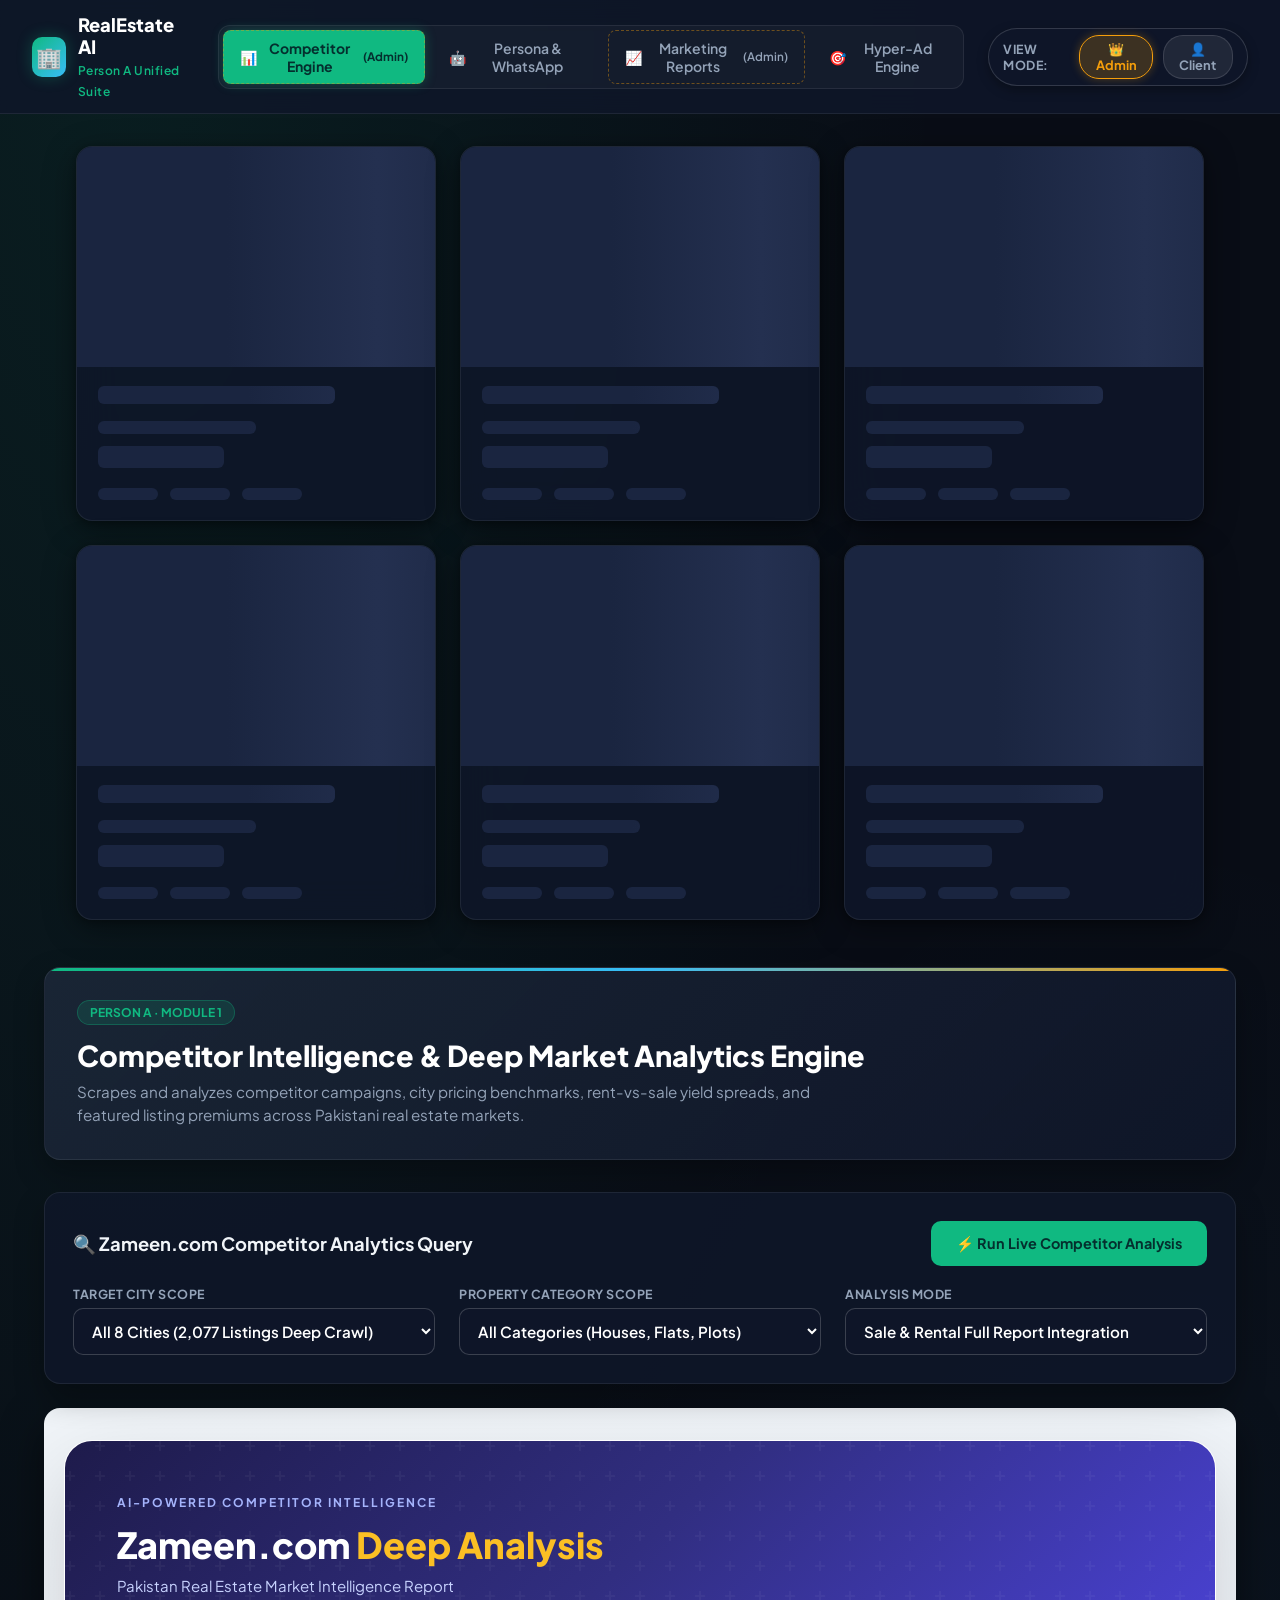
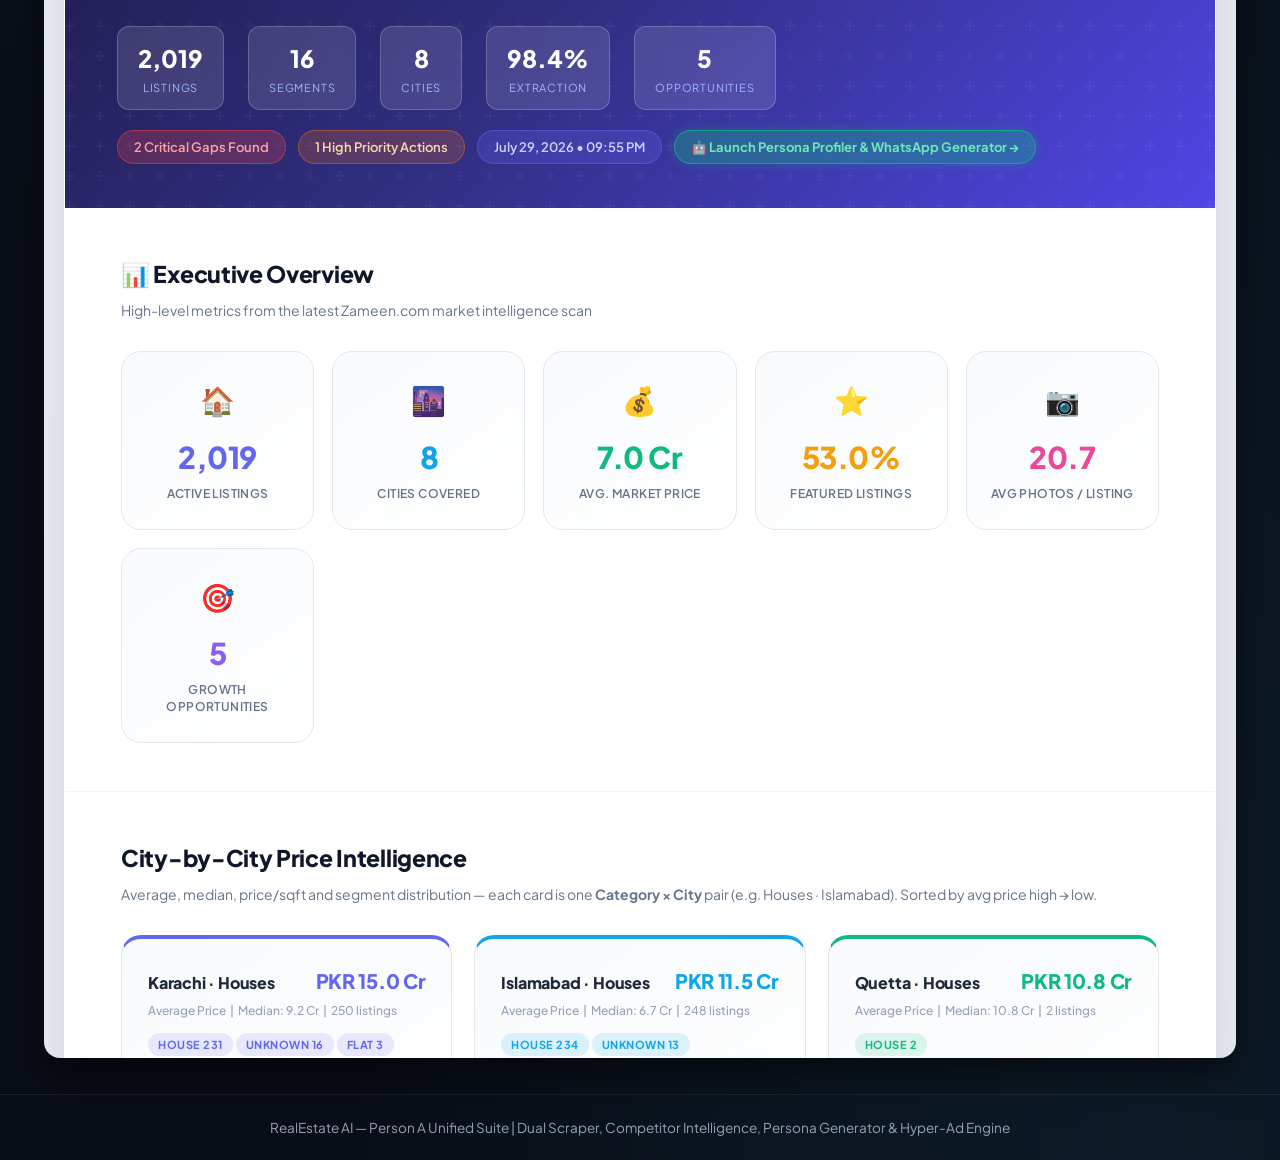
==== commit 9038ec39: "feat: core application codebase, persona engine, admin management and report modules" ====
--- a/index.html
+++ b/index.html
@@ -794,19 +794,19 @@
     // ROLE SWITCHER LOGIC
     function setRole(role) {
       currentRole = role;
+      document.body.setAttribute('data-role', role);  // CSS uses this to show/hide admin controls
       
-      const btnAdmin = document.getElementById('btnRoleAdmin');
+      const btnAdmin  = document.getElementById('btnRoleAdmin');
       const btnClient = document.getElementById('btnRoleClient');
 
       if (role === 'admin') {
-        btnAdmin.className = "switch-btn active-admin";
+        btnAdmin.className  = "switch-btn active-admin";
         btnClient.className = "switch-btn";
         document.querySelectorAll('.admin-only').forEach(el => el.style.display = 'inline-flex');
       } else {
-        btnAdmin.className = "switch-btn";
+        btnAdmin.className  = "switch-btn";
         btnClient.className = "switch-btn active-client";
         document.querySelectorAll('.admin-only').forEach(el => el.style.display = 'none');
-        
         // If currently on an admin-only tab, auto-switch to public Module 3
         if (currentTab === 'mod1' || currentTab === 'mod5') {
           switchTab('mod3');
--- a/static/css/luxury_theme.css
+++ b/static/css/luxury_theme.css
@@ -1,124 +1,469 @@
-/* Luxury Real Estate Theme */
+/* ═══════════════════════════════════════════════════════════════════
+   luxury_theme.css — Professional Real Estate Platform Theme
+   Matching persona page palette · Zameen/Bayut-level listing quality
+   ═══════════════════════════════════════════════════════════════════ */
+
+@import url('https://fonts.googleapis.com/css2?family=Plus+Jakarta+Sans:ital,wght@0,300;0,400;0,500;0,600;0,700;0,800;1,400&display=swap');
+
 :root {
-  --color-matte-black: #0D0D0D;
-  --color-charcoal: #1A1A1A;
-  --color-warm-brown: #5C3B2E;
-  --color-walnut: #7A5238;
-  --color-golden-beige: #D6B38A;
-  --color-soft-cream: #F5F1EB;
-  --color-white: #FFFFFF;
-
-  --bg-primary: var(--color-matte-black);
-  --bg-card: rgba(30,30,30,0.85);
-  --text-primary: var(--color-white);
-  --text-muted: var(--color-soft-cream);
-  --accent-primary: var(--color-walnut);
-  --accent-secondary: var(--color-golden-beige);
-}
+  --bg-dark:        #090d16;
+  --bg-card:        #0f172a;
+  --card-bg:        rgba(15, 23, 42, 0.85);
+  --card-border:    rgba(255, 255, 255, 0.07);
+  --primary:        #10b981;
+  --primary-glow:   rgba(16, 185, 129, 0.3);
+  --primary-light:  #34d399;
+  --secondary:      #38bdf8;
+  --accent:         #f59e0b;
+  --danger:         #ef4444;
+  --text-main:      #f1f5f9;
+  --text-muted:     #94a3b8;
+  --text-subtle:    #64748b;
+  --radius:         16px;
+  --radius-sm:      10px;
+  --shadow-card:    0 8px 32px rgba(0,0,0,0.4), 0 2px 8px rgba(0,0,0,0.3);
+  --shadow-hover:   0 20px 50px rgba(0,0,0,0.5), 0 0 0 1px rgba(16,185,129,0.15);
+}
+
+*, *::before, *::after { box-sizing: border-box; margin: 0; padding: 0; }
+
+html { scroll-behavior: smooth; }
+
+::selection { background: rgba(16, 185, 129, 0.3); color: #fff; }
+
+::-webkit-scrollbar       { width: 8px; }
+::-webkit-scrollbar-track  { background: var(--bg-dark); }
+::-webkit-scrollbar-thumb  { background: #1e2d45; border-radius: 8px; border: 2px solid var(--bg-dark); }
+::-webkit-scrollbar-thumb:hover { background: #2d4266; }
 
 body {
-  background-color: var(--bg-primary);
-  color: var(--text-primary);
-  font-family: 'Inter', sans-serif;
-}
-
-/* Glassmorphism Card */
-.property-card {
-  background: var(--bg-card);
-  backdrop-filter: blur(12px);
-  border: 1px solid rgba(255,255,255,0.1);
-  border-radius: 16px;
+  background-color: var(--bg-dark);
+  background-image:
+    radial-gradient(ellipse at 10% 0%, rgba(16, 185, 129, 0.1) 0%, transparent 50%),
+    radial-gradient(ellipse at 90% 100%, rgba(56, 189, 248, 0.08) 0%, transparent 50%);
+  color: var(--text-main);
+  font-family: 'Plus Jakarta Sans', 'Inter', -apple-system, sans-serif;
+  min-height: 100vh;
+  -webkit-font-smoothing: antialiased;
+}
+
+/* ── HERO SECTION ──────────────────────────────────────────────── */
+.hero-section {
+  text-align: center;
+  padding: 3.5rem 2rem 2rem;
+  position: relative;
   overflow: hidden;
-  transition: transform 0.3s ease, box-shadow 0.3s ease;
-  display: flex;
-  flex-direction: column;
-}
-.property-card:hover {
-  transform: scale(1.02);
-  box-shadow: 0 12px 30px rgba(0,0,0,0.6);
-}
-.property-card img {
-  width: 100%;
-  height: 200px;
-  object-fit: cover;
-}
-.property-card .content {
-  padding: 1rem;
-  flex-grow: 1;
-}
-.property-card .title {
-  font-size: 1.25rem;
-  font-weight: 700;
-  color: var(--color-white);
-  margin-bottom: 0.25rem;
-}
-.property-card .location {
-  font-size: 0.9rem;
-  color: var(--color-soft-cream);
-  margin-bottom: 0.5rem;
-}
-.property-card .price {
-  font-size: 1.1rem;
-  font-weight: 700;
-  color: var(--accent-primary);
-  margin-bottom: 0.5rem;
-}
-.property-card .specs {
-  font-size: 0.85rem;
-  color: var(--color-soft-cream);
-  margin-bottom: 0.5rem;
-}
-.property-card .description {
-  font-size: 0.9rem;
-  color: var(--color-white);
-  margin-bottom: 0.75rem;
-}
-.property-card .amenities {
-  display: flex;
-  flex-wrap: wrap;
-  gap: 0.5rem;
-  margin-bottom: 0.75rem;
-}
-.property-card .amenities span {
-  background: var(--accent-secondary);
-  color: var(--color-matte-black);
-  padding: 0.25rem 0.5rem;
-  border-radius: 8px;
-  font-size: 0.75rem;
-}
-.property-card .actions {
-  display: flex;
-  gap: 0.5rem;
-  margin-top: auto;
-}
-.property-card .actions button {
-  flex: 1;
-  padding: 0.5rem;
-  font-size: 0.85rem;
-  font-weight: 600;
-  border: none;
-  border-radius: 8px;
-  cursor: pointer;
-  transition: background 0.2s ease;
-}
-.property-card .actions button:hover {
-  background: var(--accent-primary);
-  color: var(--color-white);
-}
-
-/* Grid Layout */
+}
+.hero-section::before {
+  content: '';
+  position: absolute;
+  top: -60px; left: 50%; transform: translateX(-50%);
+  width: 800px; height: 400px;
+  background: radial-gradient(ellipse, rgba(16,185,129,0.08) 0%, transparent 70%);
+  pointer-events: none;
+}
+.hero-badge {
+  display: inline-flex; align-items: center; gap: 6px;
+  background: rgba(16,185,129,0.12); border: 1px solid rgba(16,185,129,0.3);
+  color: var(--primary); padding: 5px 14px; border-radius: 30px;
+  font-size: 0.78rem; font-weight: 700; letter-spacing: 0.5px;
+  margin-bottom: 1.2rem; text-transform: uppercase;
+}
+.hero-title {
+  font-size: clamp(1.8rem, 4vw, 2.8rem);
+  font-weight: 800; line-height: 1.2; color: #fff;
+  margin-bottom: 0.8rem;
+  background: linear-gradient(135deg, #ffffff 40%, #94a3b8 100%);
+  -webkit-background-clip: text; -webkit-text-fill-color: transparent;
+}
+.hero-sub {
+  font-size: 1rem; color: var(--text-muted);
+  max-width: 520px; margin: 0 auto 2rem; line-height: 1.6;
+}
+.hero-stats {
+  display: flex; justify-content: center; gap: 2.5rem;
+  margin-bottom: 2rem; flex-wrap: wrap;
+}
+.hero-stat { text-align: center; }
+.hero-stat .num {
+  font-size: 1.5rem; font-weight: 800;
+  background: linear-gradient(135deg, var(--primary), var(--secondary));
+  -webkit-background-clip: text; -webkit-text-fill-color: transparent;
+}
+.hero-stat .lbl { font-size: 0.75rem; color: var(--text-muted); font-weight: 600; }
+
+/* ── FILTER BAR ────────────────────────────────────────────────── */
+.filter-bar {
+  background: rgba(15, 23, 42, 0.9); backdrop-filter: blur(20px);
+  border: 1px solid rgba(255,255,255,0.08); border-radius: 20px;
+  padding: 1rem 1.5rem;
+  display: flex; align-items: center; gap: 1rem; flex-wrap: wrap;
+  max-width: 900px; margin: 0 auto 1.5rem;
+  box-shadow: 0 8px 32px rgba(0,0,0,0.4);
+}
+.filter-bar select, .filter-bar input[type="text"] {
+  background: rgba(255,255,255,0.06); border: 1px solid rgba(255,255,255,0.1);
+  color: var(--text-main); padding: 0.6rem 0.9rem; border-radius: 10px;
+  font-size: 0.85rem; font-family: inherit; outline: none;
+  transition: border-color 0.2s; flex: 1; min-width: 130px;
+}
+.filter-bar select:focus, .filter-bar input:focus { border-color: var(--primary); }
+.filter-bar option { background: #0f172a; }
+.filter-bar .filter-btn {
+  background: var(--primary); color: #042f2e;
+  border: none; padding: 0.6rem 1.4rem; border-radius: 10px;
+  font-weight: 800; font-size: 0.85rem; cursor: pointer;
+  transition: all 0.2s ease; white-space: nowrap;
+}
+.filter-bar .filter-btn:hover {
+  background: var(--primary-light);
+  box-shadow: 0 0 18px var(--primary-glow);
+}
+.filter-results-count {
+  text-align: center; font-size: 0.82rem;
+  color: var(--text-muted); margin-bottom: 1rem; padding: 0 2rem;
+}
+.filter-results-count span { color: var(--primary); font-weight: 700; }
+
+/* ── PROPERTY GRID ─────────────────────────────────────────────── */
 #propertyShowcase {
   display: grid;
-  grid-template-columns: repeat(auto-fill, minmax(300px, 1fr));
+  grid-template-columns: repeat(auto-fill, minmax(320px, 1fr));
   gap: 1.5rem;
-  margin: 2rem 0;
-}
-
-/* Fade-in animation */
-@keyframes fadeInUp {
-  from { opacity: 0; transform: translateY(20px); }
-  to { opacity: 1; transform: translateY(0); }
-}
+  padding: 0 2rem 3rem;
+  max-width: 1400px;
+  margin: 0 auto;
+}
+
+/* ── PROPERTY CARD ─────────────────────────────────────────────── */
 .property-card {
-  animation: fadeInUp 0.6s ease both;
-}
+  background: var(--card-bg);
+  backdrop-filter: blur(20px);
+  border: 1px solid var(--card-border);
+  border-radius: var(--radius);
+  overflow: hidden;
+  display: flex; flex-direction: column;
+  box-shadow: var(--shadow-card);
+  transition: transform 0.3s cubic-bezier(0.16,1,0.3,1), box-shadow 0.3s ease, border-color 0.3s ease;
+  animation: cardIn 0.5s cubic-bezier(0.16,1,0.3,1) both;
+  position: relative;
+}
+@keyframes cardIn {
+  from { opacity: 0; transform: translateY(16px) scale(0.97); }
+  to   { opacity: 1; transform: translateY(0) scale(1); }
+}
+.property-card:hover {
+  transform: translateY(-6px);
+  border-color: rgba(16, 185, 129, 0.4);
+  box-shadow: var(--shadow-hover);
+}
+
+/* Image wrapper */
+.property-card .img-wrap {
+  position: relative; overflow: hidden; height: 220px;
+}
+.property-card .img-wrap img {
+  width: 100%; height: 100%; object-fit: cover;
+  transition: transform 0.5s ease;
+}
+.property-card:hover .img-wrap img { transform: scale(1.04); }
+
+/* Status badge on image */
+.property-card .status-badge {
+  position: absolute; top: 12px; left: 12px;
+  padding: 4px 12px; border-radius: 20px;
+  font-size: 0.72rem; font-weight: 800; letter-spacing: 0.5px;
+  text-transform: uppercase; backdrop-filter: blur(8px);
+}
+.status-badge.for-sale {
+  background: rgba(16, 185, 129, 0.9); color: #042f2e;
+}
+.status-badge.for-rent {
+  background: rgba(16, 185, 129, 0.9); color: #042f2e;
+}
+.status-badge.status-unavailable {
+  background: rgba(100, 100, 120, 0.88); color: #e2e8f0;
+}
+.status-badge.new-listing {
+  background: rgba(245, 158, 11, 0.9); color: #1c1003;
+}
+
+/* Listing mode badge (For Sale / For Rent) */
+.property-card .mode-badge {
+  position: absolute; top: 42px; left: 12px;
+  background: rgba(56, 189, 248, 0.85); backdrop-filter: blur(8px);
+  color: #0c1a2e; padding: 3px 10px; border-radius: 20px;
+  font-size: 0.68rem; font-weight: 700; letter-spacing: 0.4px;
+  text-transform: uppercase;
+}
+
+/* Property type badge */
+.property-card .type-badge {
+  position: absolute; top: 12px; right: 12px;
+  background: rgba(0,0,0,0.65); backdrop-filter: blur(8px);
+  color: #e2e8f0; padding: 4px 10px; border-radius: 20px;
+  font-size: 0.7rem; font-weight: 600;
+}
+
+/* Card content */
+.property-card .content {
+  padding: 1.2rem 1.3rem;
+  flex-grow: 1; display: flex; flex-direction: column; gap: 0.4rem;
+}
+.property-card .title {
+  font-size: 1rem; font-weight: 700; color: var(--text-main);
+  line-height: 1.35; display: -webkit-box;
+  -webkit-line-clamp: 2; -webkit-box-orient: vertical; overflow: hidden;
+}
+.property-card .location {
+  font-size: 0.82rem; color: var(--text-muted);
+  display: flex; align-items: center; gap: 4px;
+}
+.property-card .price {
+  font-size: 1.2rem; font-weight: 800;
+  color: var(--primary); margin: 0.1rem 0;
+}
+.property-card .price-psf {
+  font-size: 0.72rem; color: var(--text-subtle);
+  font-weight: 500;
+}
+
+/* Specs row */
+.property-card .specs-row {
+  display: flex; gap: 1rem; align-items: center;
+  padding: 0.6rem 0; border-top: 1px solid rgba(255,255,255,0.05);
+  border-bottom: 1px solid rgba(255,255,255,0.05); margin: 0.3rem 0;
+}
+.spec-item {
+  display: flex; align-items: center; gap: 5px;
+  font-size: 0.8rem; color: var(--text-muted); font-weight: 500;
+}
+.spec-item .spec-icon { font-size: 0.9rem; }
+.spec-divider { width: 1px; height: 16px; background: rgba(255,255,255,0.08); }
+
+/* Description */
+.property-card .description {
+  font-size: 0.82rem; color: var(--text-muted);
+  line-height: 1.5; display: -webkit-box;
+  -webkit-line-clamp: 2; -webkit-box-orient: vertical; overflow: hidden;
+}
+
+/* Amenity tags */
+.property-card .amenities {
+  display: flex; flex-wrap: wrap; gap: 0.35rem; margin-top: 0.3rem;
+}
+.property-card .amenities span {
+  background: rgba(16, 185, 129, 0.1);
+  color: var(--primary);
+  border: 1px solid rgba(16, 185, 129, 0.25);
+  padding: 0.2rem 0.55rem; border-radius: 20px;
+  font-size: 0.7rem; font-weight: 600;
+}
+
+/* Action buttons */
+.property-card .actions {
+  display: flex; gap: 0.5rem; margin-top: auto; padding-top: 0.8rem;
+}
+.property-card .actions .btn-details {
+  flex: 1; padding: 0.6rem; font-size: 0.82rem; font-weight: 700;
+  border: 1px solid rgba(255,255,255,0.12);
+  border-radius: var(--radius-sm);
+  background: rgba(255,255,255,0.05); color: var(--text-main);
+  cursor: pointer; transition: all 0.2s ease; font-family: inherit;
+}
+.property-card .actions .btn-details:hover {
+  background: rgba(255,255,255,0.12); border-color: rgba(255,255,255,0.2);
+}
+.property-card .actions .btn-contact {
+  flex: 1; padding: 0.6rem; font-size: 0.82rem; font-weight: 700;
+  border: none; border-radius: var(--radius-sm);
+  background: linear-gradient(135deg, var(--primary), #059669);
+  color: #042f2e; cursor: pointer; transition: all 0.2s ease; font-family: inherit;
+}
+.property-card .actions .btn-contact:hover {
+  transform: translateY(-1px);
+  box-shadow: 0 6px 20px var(--primary-glow);
+}
+
+/* WhatsApp button */
+.property-card .actions .btn-whatsapp {
+  padding: 0.6rem 0.9rem; border: none; border-radius: var(--radius-sm);
+  background: rgba(37, 211, 102, 0.15); border: 1px solid rgba(37,211,102,0.3);
+  color: #25d366; font-size: 1.1rem; cursor: pointer;
+  transition: all 0.2s ease; display: flex; align-items: center;
+}
+.property-card .actions .btn-whatsapp:hover {
+  background: rgba(37,211,102,0.25);
+}
+
+/* ── ENGAGEMENT ROW (Heart / Likes & Reviews Toggle) ─────────────── */
+.engage-row {
+  display: flex; align-items: center; justify-content: space-between;
+  gap: 0.5rem; margin-top: 0.8rem; padding-top: 0.7rem;
+  border-top: 1px solid rgba(255, 255, 255, 0.07);
+}
+
+.like-btn {
+  display: inline-flex; align-items: center; gap: 0.4rem;
+  padding: 0.4rem 0.8rem; border-radius: 20px;
+  background: rgba(255, 255, 255, 0.05);
+  border: 1px solid rgba(255, 255, 255, 0.1);
+  color: var(--text-main); font-size: 0.82rem; font-weight: 700;
+  cursor: pointer; transition: all 0.2s ease; font-family: inherit;
+}
+.like-btn:hover {
+  background: rgba(239, 68, 68, 0.12);
+  border-color: rgba(239, 68, 68, 0.3);
+  color: #f87171;
+}
+.like-btn.liked {
+  background: rgba(239, 68, 68, 0.2);
+  border-color: rgba(239, 68, 68, 0.5);
+  color: #ef4444;
+}
+
+.rev-toggle-btn {
+  display: inline-flex; align-items: center; gap: 0.3rem;
+  padding: 0.4rem 0.8rem; border-radius: 20px;
+  background: rgba(56, 189, 248, 0.1);
+  border: 1px solid rgba(56, 189, 248, 0.25);
+  color: var(--secondary); font-size: 0.82rem; font-weight: 700;
+  cursor: pointer; transition: all 0.2s ease; font-family: inherit;
+}
+.rev-toggle-btn:hover {
+  background: rgba(56, 189, 248, 0.2);
+  border-color: rgba(56, 189, 248, 0.4);
+}
+
+/* ── REVIEWS PANEL ────────────────────────────────────────────────── */
+.review-panel {
+  margin-top: 0.8rem; padding: 0.9rem;
+  background: rgba(0, 0, 0, 0.35); border-radius: 12px;
+  border: 1px solid rgba(255, 255, 255, 0.08); font-size: 0.82rem;
+}
+
+.review-list {
+  max-height: 180px; overflow-y: auto; margin-bottom: 0.8rem;
+  display: flex; flex-direction: column; gap: 0.6rem;
+}
+.rev-loading, .rev-empty {
+  color: var(--text-muted); font-style: italic; font-size: 0.78rem; text-align: center; padding: 0.4rem 0;
+}
+.rev-item {
+  background: rgba(255, 255, 255, 0.04); border-radius: 8px;
+  padding: 0.5rem 0.7rem; border: 1px solid rgba(255, 255, 255, 0.05);
+}
+.rev-header {
+  display: flex; align-items: center; justify-content: space-between;
+  margin-bottom: 0.2rem; font-size: 0.75rem;
+}
+.rev-name { font-weight: 700; color: #fff; }
+.rev-stars { color: #f59e0b; letter-spacing: 1px; }
+.rev-date { color: var(--text-subtle); font-size: 0.7rem; }
+.rev-comment { color: var(--text-muted); line-height: 1.4; word-break: break-word; }
+
+.review-form {
+  border-top: 1px dashed rgba(255, 255, 255, 0.1); padding-top: 0.7rem;
+  display: flex; flex-direction: column; gap: 0.5rem;
+}
+.rev-form-title { font-weight: 700; color: #fff; font-size: 0.78rem; }
+.rev-input, .rev-textarea {
+  width: 100%; background: rgba(15, 23, 42, 0.8);
+  border: 1px solid rgba(255, 255, 255, 0.12); border-radius: 8px;
+  padding: 0.45rem 0.65rem; color: #fff; font-size: 0.78rem; font-family: inherit;
+}
+.rev-input:focus, .rev-textarea:focus {
+  outline: none; border-color: var(--primary); background: rgba(15, 23, 42, 0.95);
+}
+.star-picker {
+  display: flex; gap: 0.3rem; font-size: 1.1rem; color: #f59e0b; cursor: pointer; user-select: none;
+}
+.star-picker .star:hover { transform: scale(1.2); }
+.rev-submit-btn {
+  align-self: flex-start; padding: 0.45rem 0.9rem;
+  background: var(--primary); color: #042f2e; font-weight: 700;
+  border: none; border-radius: 8px; font-size: 0.78rem; cursor: pointer;
+  transition: all 0.2s ease; font-family: inherit;
+}
+.rev-submit-btn:hover { background: var(--primary-light); transform: translateY(-1px); }
+.rev-error { color: #f87171; font-size: 0.72rem; font-weight: 600; }
+
+/* ── Skeleton loading shimmer ─────────────────────────────────────────── */
+@keyframes shimmer {
+  0%   { background-position: -600px 0; }
+  100% { background-position:  600px 0; }
+}
+.skeleton-card {
+  pointer-events: none;
+  animation: cardIn 0.3s ease both;
+}
+.skeleton-img {
+  height: 220px;
+  background: linear-gradient(90deg, #1a2540 25%, #243050 50%, #1a2540 75%);
+  background-size: 600px 100%;
+  animation: shimmer 1.4s infinite linear;
+}
+.skeleton-line {
+  border-radius: 6px;
+  background: linear-gradient(90deg, #1a2540 25%, #243050 50%, #1a2540 75%);
+  background-size: 600px 100%;
+  animation: shimmer 1.4s infinite linear;
+}
+
+/* ── Admin card action bar ────────────────────────────────────────── */
+/* Hidden by default; shown only when body has data-role='admin' */
+.admin-action-bar {
+  display: none;
+  gap: 0.5rem;
+  padding: 0.6rem 0 0;
+  border-top: 1px solid rgba(255,255,255,0.06);
+  margin-top: 0.5rem;
+  flex-wrap: wrap;
+}
+/* Show admin bars ONLY in admin view */
+body[data-role='admin'] .admin-action-bar {
+  display: flex !important;
+}
+.admin-btn {
+  flex: 1;
+  min-width: 0;
+  padding: 0.4rem 0.5rem;
+  border-radius: 8px;
+  border: 1px solid transparent;
+  font-size: 0.72rem;
+  font-weight: 700;
+  cursor: pointer;
+  font-family: inherit;
+  transition: all 0.18s ease;
+  white-space: nowrap;
+}
+.admin-btn-avail {
+  background: rgba(16,185,129,0.12);
+  border-color: rgba(16,185,129,0.3);
+  color: #10b981;
+}
+.admin-btn-avail:hover {
+  background: rgba(16,185,129,0.22);
+  border-color: rgba(16,185,129,0.6);
+  transform: translateY(-1px);
+}
+.admin-btn-edit {
+  background: rgba(245,158,11,0.12);
+  border-color: rgba(245,158,11,0.3);
+  color: #f59e0b;
+}
+.admin-btn-edit:hover {
+  background: rgba(245,158,11,0.22);
+  border-color: rgba(245,158,11,0.6);
+  transform: translateY(-1px);
+}
+.admin-btn-delete {
+  background: rgba(239,68,68,0.1);
+  border-color: rgba(239,68,68,0.25);
+  color: #f87171;
+}
+.admin-btn-delete:hover {
+  background: rgba(239,68,68,0.2);
+  border-color: rgba(239,68,68,0.5);
+  transform: translateY(-1px);
+}
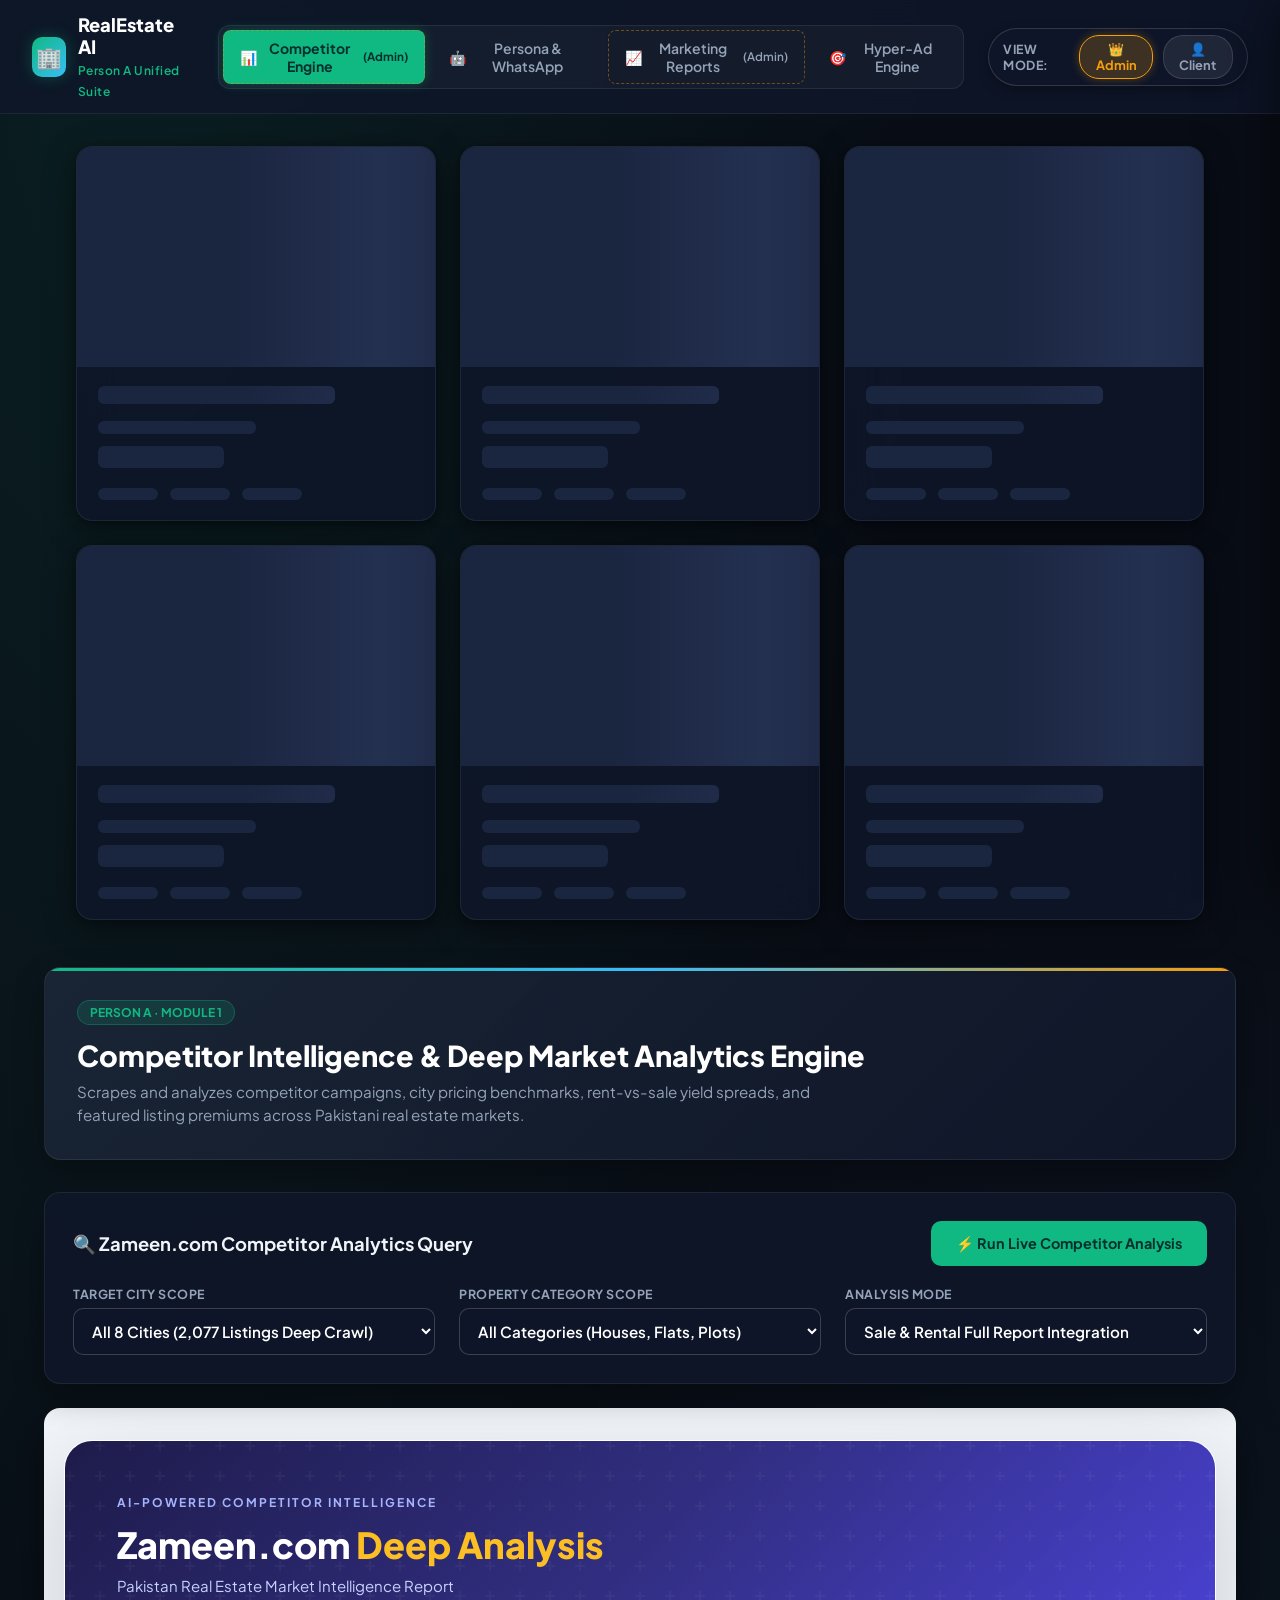
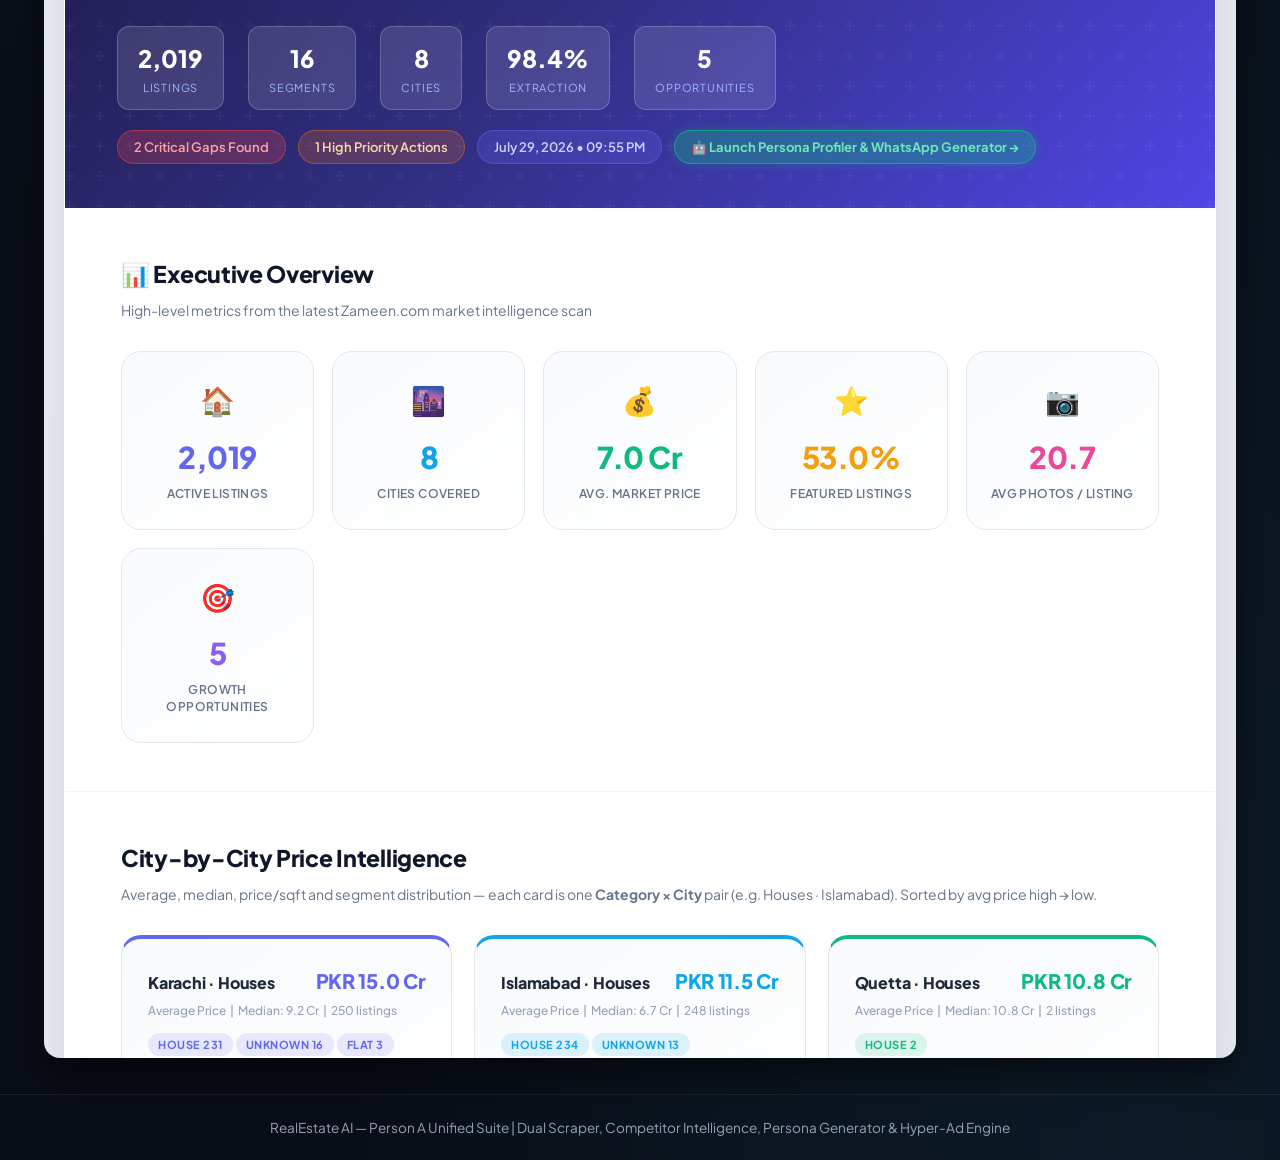
==== commit 814eace2: "feat: review-based AI insights engine, visual engagement metrics, and auth UI fixes" ====
--- a/index.html
+++ b/index.html
@@ -1,12 +1,14 @@
 <!DOCTYPE html>
 <html lang="en">
+
 <head>
   <meta charset="UTF-8">
   <meta name="viewport" content="width=device-width, initial-scale=1.0">
   <title>RealEstate AI — Person A Unified Intelligence & Lead Suite</title>
   <link rel="preconnect" href="https://fonts.googleapis.com">
   <link rel="preconnect" href="https://fonts.gstatic.com" crossorigin>
-  <link href="https://fonts.googleapis.com/css2?family=Plus+Jakarta+Sans:wght@300;400;500;600;700;800&display=swap" rel="stylesheet">
+  <link href="https://fonts.googleapis.com/css2?family=Plus+Jakarta+Sans:wght@300;400;500;600;700;800&display=swap"
+    rel="stylesheet">
   <style>
     :root {
       --bg-dark: #090d16;
@@ -29,18 +31,36 @@
       font-family: 'Plus Jakarta Sans', sans-serif;
     }
 
-    html { scroll-behavior: smooth; }
-
-    ::selection { background: rgba(16, 185, 129, 0.35); color: #fff; }
-
-    ::-webkit-scrollbar { width: 8px; height: 8px; }
-    ::-webkit-scrollbar-track { background: var(--bg-dark); }
-    ::-webkit-scrollbar-thumb { background: #253046; border-radius: 8px; }
-    ::-webkit-scrollbar-thumb:hover { background: #324066; }
+    html {
+      scroll-behavior: smooth;
+    }
+
+    ::selection {
+      background: rgba(16, 185, 129, 0.35);
+      color: #fff;
+    }
+
+    ::-webkit-scrollbar {
+      width: 8px;
+      height: 8px;
+    }
+
+    ::-webkit-scrollbar-track {
+      background: var(--bg-dark);
+    }
+
+    ::-webkit-scrollbar-thumb {
+      background: #253046;
+      border-radius: 8px;
+    }
+
+    ::-webkit-scrollbar-thumb:hover {
+      background: #324066;
+    }
 
     body {
       background-color: var(--bg-dark);
-      background-image: 
+      background-image:
         radial-gradient(circle at 10% 10%, rgba(16, 185, 129, 0.12) 0%, transparent 40%),
         radial-gradient(circle at 90% 90%, rgba(56, 189, 248, 0.10) 0%, transparent 40%);
       color: var(--text-main);
@@ -148,7 +168,7 @@
       padding: 6px 14px;
       border-radius: 30px;
       border: 1px solid rgba(255, 255, 255, 0.15);
-      box-shadow: 0 4px 12px rgba(0,0,0,0.3);
+      box-shadow: 0 4px 12px rgba(0, 0, 0, 0.3);
     }
 
     .role-label {
@@ -205,8 +225,15 @@
     }
 
     @keyframes viewFade {
-      from { opacity: 0; transform: translateY(12px); }
-      to { opacity: 1; transform: translateY(0); }
+      from {
+        opacity: 0;
+        transform: translateY(12px);
+      }
+
+      to {
+        opacity: 1;
+        transform: translateY(0);
+      }
     }
 
     /* MODULE HEADER BANNER */
@@ -218,13 +245,15 @@
       margin-bottom: 2rem;
       position: relative;
       overflow: hidden;
-      box-shadow: 0 12px 30px rgba(0,0,0,0.3);
+      box-shadow: 0 12px 30px rgba(0, 0, 0, 0.3);
     }
 
     .module-banner::before {
       content: '';
       position: absolute;
-      top: 0; left: 0; right: 0;
+      top: 0;
+      left: 0;
+      right: 0;
       height: 3px;
       background: linear-gradient(90deg, var(--primary), var(--secondary), var(--accent));
     }
@@ -299,7 +328,12 @@
     }
 
     @media (max-width: 900px) {
-      .grid-2, .grid-3, .grid-4 { grid-template-columns: 1fr; }
+
+      .grid-2,
+      .grid-3,
+      .grid-4 {
+        grid-template-columns: 1fr;
+      }
     }
 
     /* KPI STAT CARDS */
@@ -313,10 +347,32 @@
       gap: 8px;
     }
 
-    .kpi-icon { font-size: 1.5rem; }
-    .kpi-label { font-size: 0.8rem; font-weight: 700; color: var(--text-muted); text-transform: uppercase; letter-spacing: 0.5px; }
-    .kpi-value { font-size: 1.6rem; font-weight: 800; color: #fff; }
-    .kpi-trend { font-size: 0.8rem; font-weight: 600; color: var(--primary); display: flex; align-items: center; gap: 4px; }
+    .kpi-icon {
+      font-size: 1.5rem;
+    }
+
+    .kpi-label {
+      font-size: 0.8rem;
+      font-weight: 700;
+      color: var(--text-muted);
+      text-transform: uppercase;
+      letter-spacing: 0.5px;
+    }
+
+    .kpi-value {
+      font-size: 1.6rem;
+      font-weight: 800;
+      color: #fff;
+    }
+
+    .kpi-trend {
+      font-size: 0.8rem;
+      font-weight: 600;
+      color: var(--primary);
+      display: flex;
+      align-items: center;
+      gap: 4px;
+    }
 
     /* BUTTON STYLES */
     .btn {
@@ -387,27 +443,307 @@
       animation: spin 0.8s linear infinite;
     }
 
-    @keyframes spin { to { transform: rotate(360deg); } }
+    @keyframes spin {
+      to {
+        transform: rotate(360deg);
+      }
+    }
 
     /* AD PREVIEW CANVAS */
-    .ad-card { background: #0f172a; border: 1px solid rgba(255, 255, 255, 0.15); border-radius: 16px; overflow: hidden; box-shadow: 0 16px 32px rgba(0, 0, 0, 0.5); }
-    .ad-header { padding: 1rem; display: flex; align-items: center; gap: 10px; border-bottom: 1px solid rgba(255, 255, 255, 0.08); }
-    .ad-avatar { width: 36px; height: 36px; border-radius: 50%; background: linear-gradient(135deg, var(--primary), var(--secondary)); display: flex; align-items: center; justify-content: center; font-weight: 800; color: #000; }
-    .ad-body { padding: 1.25rem; }
-    .ad-creative-box { height: 220px; background: linear-gradient(135deg, #1e293b 0%, #0f172a 100%); border-radius: 12px; margin: 1rem 0; padding: 1.5rem; display: flex; flex-direction: column; justify-content: space-between; border: 1px solid rgba(255, 255, 255, 0.1); }
-    .ad-tag { align-self: flex-start; background: rgba(16, 185, 129, 0.2); border: 1px solid var(--primary); color: var(--primary); font-size: 0.75rem; font-weight: 800; padding: 4px 10px; border-radius: 20px; text-transform: uppercase; }
-    .ad-headline { font-size: 1.3rem; font-weight: 800; color: #fff; line-height: 1.3; }
-    .ad-footer { padding: 1rem 1.25rem; background: rgba(255, 255, 255, 0.02); border-top: 1px solid rgba(255, 255, 255, 0.08); display: flex; justify-content: space-between; align-items: center; }
+    .ad-card {
+      background: #0f172a;
+      border: 1px solid rgba(255, 255, 255, 0.15);
+      border-radius: 16px;
+      overflow: hidden;
+      box-shadow: 0 16px 32px rgba(0, 0, 0, 0.5);
+    }
+
+    .ad-header {
+      padding: 1rem;
+      display: flex;
+      align-items: center;
+      gap: 10px;
+      border-bottom: 1px solid rgba(255, 255, 255, 0.08);
+    }
+
+    .ad-avatar {
+      width: 36px;
+      height: 36px;
+      border-radius: 50%;
+      background: linear-gradient(135deg, var(--primary), var(--secondary));
+      display: flex;
+      align-items: center;
+      justify-content: center;
+      font-weight: 800;
+      color: #000;
+    }
+
+    .ad-body {
+      padding: 1.25rem;
+    }
+
+    .ad-creative-box {
+      height: 220px;
+      background: linear-gradient(135deg, #1e293b 0%, #0f172a 100%);
+      border-radius: 12px;
+      margin: 1rem 0;
+      padding: 1.5rem;
+      display: flex;
+      flex-direction: column;
+      justify-content: space-between;
+      border: 1px solid rgba(255, 255, 255, 0.1);
+    }
+
+    .ad-tag {
+      align-self: flex-start;
+      background: rgba(16, 185, 129, 0.2);
+      border: 1px solid var(--primary);
+      color: var(--primary);
+      font-size: 0.75rem;
+      font-weight: 800;
+      padding: 4px 10px;
+      border-radius: 20px;
+      text-transform: uppercase;
+    }
+
+    .ad-headline {
+      font-size: 1.3rem;
+      font-weight: 800;
+      color: #fff;
+      line-height: 1.3;
+    }
+
+    .ad-footer {
+      padding: 1rem 1.25rem;
+      background: rgba(255, 255, 255, 0.02);
+      border-top: 1px solid rgba(255, 255, 255, 0.08);
+      display: flex;
+      justify-content: space-between;
+      align-items: center;
+    }
 
     /* RESTRICTED ACCESS SCREEN */
-    .restricted-box { text-align: center; padding: 4rem 2rem; background: rgba(15, 23, 42, 0.7); border: 1px dashed rgba(239, 68, 68, 0.4); border-radius: var(--radius); }
-    .restricted-icon { font-size: 3rem; margin-bottom: 1rem; }
+    .restricted-box {
+      text-align: center;
+      padding: 4rem 2rem;
+      background: rgba(15, 23, 42, 0.7);
+      border: 1px dashed rgba(239, 68, 68, 0.4);
+      border-radius: var(--radius);
+    }
+
+    .restricted-icon {
+      font-size: 3rem;
+      margin-bottom: 1rem;
+    }
 
     /* FOOTER */
-    footer { border-top: 1px solid var(--card-border); padding: 1.5rem; text-align: center; font-size: 0.85rem; color: var(--text-muted); margin-top: auto; }
+    footer {
+      border-top: 1px solid var(--card-border);
+      padding: 1.5rem;
+      text-align: center;
+      font-size: 0.85rem;
+      color: var(--text-muted);
+      margin-top: auto;
+    }
+
+    /* ── Virtual HD Tour button on property cards ─────────────────────────────── */
+    .btn-hd-tour {
+      padding: 8px 14px;
+      border-radius: 8px;
+      font-size: 0.8rem;
+      font-weight: 700;
+      cursor: pointer;
+      border: 1px solid rgba(56, 189, 248, 0.5);
+      background: rgba(56, 189, 248, 0.1);
+      color: #38bdf8;
+      transition: all 0.2s ease;
+      white-space: nowrap;
+    }
+
+    .btn-hd-tour:hover {
+      background: rgba(56, 189, 248, 0.22);
+      border-color: #38bdf8;
+      box-shadow: 0 0 12px rgba(56, 189, 248, 0.3);
+      transform: translateY(-1px);
+    }
+
+    /* ── HD Tour Side Panel ─────────────────────────────────────────────── */
+    #hdTourOverlay {
+      display: none;
+      position: fixed;
+      inset: 0;
+      background: rgba(0, 0, 0, 0.65);
+      z-index: 9000;
+      backdrop-filter: blur(4px);
+    }
+
+    #hdTourPanel {
+      position: fixed;
+      top: 0;
+      right: -700px;
+      width: min(680px, 96vw);
+      height: 100vh;
+      background: #0f172a;
+      border-left: 1px solid rgba(56, 189, 248, 0.25);
+      box-shadow: -20px 0 60px rgba(0, 0, 0, 0.6);
+      z-index: 9001;
+      display: flex;
+      flex-direction: column;
+      transition: right 0.4s cubic-bezier(.16, 1, .3, 1);
+      overflow: hidden;
+    }
+
+    #hdTourPanel.open {
+      right: 0;
+    }
+
+    .hd-tour-header {
+      padding: 1.2rem 1.5rem;
+      background: linear-gradient(135deg, #0a1628, #0f1f3d);
+      border-bottom: 1px solid rgba(56, 189, 248, 0.2);
+      display: flex;
+      justify-content: space-between;
+      align-items: center;
+    }
+
+    .hd-tour-header h2 {
+      font-size: 1.1rem;
+      font-weight: 800;
+      color: #fff;
+      display: flex;
+      align-items: center;
+      gap: 0.5rem;
+    }
+
+    .hd-tour-close {
+      background: rgba(255, 255, 255, 0.08);
+      border: none;
+      color: #94a3b8;
+      width: 34px;
+      height: 34px;
+      border-radius: 8px;
+      cursor: pointer;
+      font-size: 1.1rem;
+      transition: all .2s;
+    }
+
+    .hd-tour-close:hover {
+      background: rgba(239, 68, 68, 0.15);
+      color: #f87171;
+    }
+
+    #hdTourBody {
+      flex: 1;
+      overflow-y: auto;
+      padding: 1rem 1.2rem;
+    }
+
+    #hdTourBody::-webkit-scrollbar {
+      width: 6px;
+    }
+
+    #hdTourBody::-webkit-scrollbar-track {
+      background: #0f172a;
+    }
+
+    #hdTourBody::-webkit-scrollbar-thumb {
+      background: #253046;
+      border-radius: 4px;
+    }
+
+    .sector-tour-item {
+      margin-bottom: 1rem;
+      border: 1px solid rgba(255, 255, 255, 0.07);
+      border-radius: 14px;
+      overflow: hidden;
+      transition: border-color .2s;
+    }
+
+    .sector-tour-item.active {
+      border-color: rgba(56, 189, 248, 0.45);
+    }
+
+    .sector-tour-toggle {
+      width: 100%;
+      padding: 1rem 1.2rem;
+      background: rgba(255, 255, 255, 0.04);
+      border: none;
+      cursor: pointer;
+      text-align: left;
+      display: flex;
+      align-items: center;
+      justify-content: space-between;
+      color: #f1f5f9;
+      font-family: inherit;
+      transition: background .2s;
+    }
+
+    .sector-tour-toggle:hover {
+      background: rgba(56, 189, 248, 0.08);
+    }
+
+    .sector-tour-toggle .stl {
+      font-size: 1rem;
+      font-weight: 700;
+    }
+
+    .sector-tour-toggle .stag {
+      font-size: 0.75rem;
+      color: #64748b;
+      margin-top: 2px;
+    }
+
+    .sector-tour-toggle .arr {
+      color: #38bdf8;
+      font-size: 1rem;
+      transition: transform .3s;
+    }
+
+    .sector-tour-item.active .arr {
+      transform: rotate(180deg);
+    }
+
+    .sector-tour-body {
+      display: none;
+      padding: 1rem;
+      background: rgba(0, 0, 0, 0.15);
+    }
+
+    .sector-tour-item.active .sector-tour-body {
+      display: block;
+    }
+
+    .sector-video-frame {
+      width: 100%;
+      aspect-ratio: 16/9;
+      border-radius: 10px;
+      overflow: hidden;
+      border: 1px solid rgba(56, 189, 248, 0.2);
+      margin-bottom: 0.9rem;
+    }
+
+    .sector-video-frame iframe {
+      width: 100%;
+      height: 100%;
+      border: none;
+    }
+
+    .sector-desc {
+      font-size: 0.85rem;
+      color: #94a3b8;
+      line-height: 1.7;
+    }
+
+    .hd-tour-loading {
+      text-align: center;
+      padding: 3rem;
+      color: #475569;
+      font-size: 0.9rem;
+    }
   </style>
   <link rel="stylesheet" href="/static/css/luxury_theme.css">
 </head>
+
 <body>
 
   <!-- TOP NAVBAR -->
@@ -456,7 +792,8 @@
         <div class="banner-badge">Person A · Module 1</div>
         <div class="banner-title">Competitor Intelligence &amp; Deep Market Analytics Engine</div>
         <div class="banner-subtitle">
-          Scrapes and analyzes competitor campaigns, city pricing benchmarks, rent-vs-sale yield spreads, and featured listing premiums across Pakistani real estate markets.
+          Scrapes and analyzes competitor campaigns, city pricing benchmarks, rent-vs-sale yield spreads, and featured
+          listing premiums across Pakistani real estate markets.
         </div>
       </div>
 
@@ -470,7 +807,7 @@
               ⚡ Run Live Competitor Analysis
             </button>
           </div>
-          
+
           <div class="grid-3">
             <div>
               <label class="role-label" style="display:block; margin-bottom:6px;">Target City Scope</label>
@@ -511,7 +848,9 @@
         <div class="loader-box" id="compLoader" style="display:none; flex-direction:column; gap:1.5rem; padding:3rem;">
           <!-- Top icon + heading -->
           <div style="text-align:center;">
-            <div style="font-size:2.5rem; margin-bottom:0.5rem; animation: spinGlow 2s linear infinite; display:inline-block;">🤖</div>
+            <div
+              style="font-size:2.5rem; margin-bottom:0.5rem; animation: spinGlow 2s linear infinite; display:inline-block;">
+              🤖</div>
             <h3 style="font-size:1.35rem; font-weight:800; color:#fff; margin-bottom:4px;">
               Scraping &amp; Analyzing Zameen.com Competitor Inventory...
             </h3>
@@ -523,37 +862,74 @@
           <!-- Progress bar -->
           <div style="width:100%; max-width:600px; margin:0 auto;">
             <div style="display:flex; justify-content:space-between; align-items:center; margin-bottom:8px;">
-              <span style="font-size:0.8rem; color:var(--text-muted); font-weight:600; text-transform:uppercase; letter-spacing:0.5px;" id="progressLabel">Starting...</span>
+              <span
+                style="font-size:0.8rem; color:var(--text-muted); font-weight:600; text-transform:uppercase; letter-spacing:0.5px;"
+                id="progressLabel">Starting...</span>
               <span style="font-size:1.1rem; font-weight:800; color:var(--primary);" id="progressPct">0%</span>
             </div>
-            <div style="width:100%; height:14px; background:rgba(255,255,255,0.06); border-radius:99px; overflow:hidden; border:1px solid rgba(255,255,255,0.08); position:relative;">
-              <div id="progressBarFill" style="height:100%; width:0%; border-radius:99px; background:linear-gradient(90deg,#10b981,#38bdf8,#10b981); background-size:200% 100%; transition:width 0.6s ease; animation:barShimmer 2s linear infinite;"></div>
+            <div
+              style="width:100%; height:14px; background:rgba(255,255,255,0.06); border-radius:99px; overflow:hidden; border:1px solid rgba(255,255,255,0.08); position:relative;">
+              <div id="progressBarFill"
+                style="height:100%; width:0%; border-radius:99px; background:linear-gradient(90deg,#10b981,#38bdf8,#10b981); background-size:200% 100%; transition:width 0.6s ease; animation:barShimmer 2s linear infinite;">
+              </div>
             </div>
-            <div style="display:flex; justify-content:space-between; margin-top:6px; font-size:0.72rem; color:var(--text-muted);">
+            <div
+              style="display:flex; justify-content:space-between; margin-top:6px; font-size:0.72rem; color:var(--text-muted);">
               <span>0%</span><span>25%</span><span>50%</span><span>75%</span><span>100%</span>
             </div>
           </div>
 
           <!-- Stage indicators -->
           <div style="display:flex; gap:1rem; justify-content:center; flex-wrap:wrap;">
-            <div class="stage-chip" id="stage1" style="display:inline-flex; align-items:center; gap:6px; background:rgba(16,185,129,0.15); border:1px solid rgba(16,185,129,0.3); color:var(--primary); padding:6px 14px; border-radius:30px; font-size:0.8rem; font-weight:600;">🔗 Connecting</div>
-            <div class="stage-chip" id="stage2" style="display:inline-flex; align-items:center; gap:6px; background:rgba(255,255,255,0.04); border:1px solid rgba(255,255,255,0.1); color:var(--text-muted); padding:6px 14px; border-radius:30px; font-size:0.8rem; font-weight:600;">🏙️ Scraping Cities</div>
-            <div class="stage-chip" id="stage3" style="display:inline-flex; align-items:center; gap:6px; background:rgba(255,255,255,0.04); border:1px solid rgba(255,255,255,0.1); color:var(--text-muted); padding:6px 14px; border-radius:30px; font-size:0.8rem; font-weight:600;">🔁 Deduplicating</div>
-            <div class="stage-chip" id="stage4" style="display:inline-flex; align-items:center; gap:6px; background:rgba(255,255,255,0.04); border:1px solid rgba(255,255,255,0.1); color:var(--text-muted); padding:6px 14px; border-radius:30px; font-size:0.8rem; font-weight:600;">📊 Generating Report</div>
-          </div>
-
-          <p style="text-align:center; font-size:0.78rem; color:var(--text-muted);">⏱️ This scrape typically takes 5–15 minutes — please don't close the tab.</p>
+            <div class="stage-chip" id="stage1"
+              style="display:inline-flex; align-items:center; gap:6px; background:rgba(16,185,129,0.15); border:1px solid rgba(16,185,129,0.3); color:var(--primary); padding:6px 14px; border-radius:30px; font-size:0.8rem; font-weight:600;">
+              🔗 Connecting</div>
+            <div class="stage-chip" id="stage2"
+              style="display:inline-flex; align-items:center; gap:6px; background:rgba(255,255,255,0.04); border:1px solid rgba(255,255,255,0.1); color:var(--text-muted); padding:6px 14px; border-radius:30px; font-size:0.8rem; font-weight:600;">
+              🏙️ Scraping Cities</div>
+            <div class="stage-chip" id="stage3"
+              style="display:inline-flex; align-items:center; gap:6px; background:rgba(255,255,255,0.04); border:1px solid rgba(255,255,255,0.1); color:var(--text-muted); padding:6px 14px; border-radius:30px; font-size:0.8rem; font-weight:600;">
+              🔁 Deduplicating</div>
+            <div class="stage-chip" id="stage4"
+              style="display:inline-flex; align-items:center; gap:6px; background:rgba(255,255,255,0.04); border:1px solid rgba(255,255,255,0.1); color:var(--text-muted); padding:6px 14px; border-radius:30px; font-size:0.8rem; font-weight:600;">
+              📊 Generating Report</div>
+          </div>
+
+          <p style="text-align:center; font-size:0.78rem; color:var(--text-muted);">⏱️ This scrape typically takes 5–15
+            minutes — please don't close the tab.</p>
         </div>
 
         <style>
-          @keyframes barShimmer { 0%{background-position:0% 0} 100%{background-position:200% 0} }
-          @keyframes spinGlow { 0%{transform:rotate(0deg) scale(1);} 50%{transform:rotate(180deg) scale(1.1);} 100%{transform:rotate(360deg) scale(1);} }
+          @keyframes barShimmer {
+            0% {
+              background-position: 0% 0
+            }
+
+            100% {
+              background-position: 200% 0
+            }
+          }
+
+          @keyframes spinGlow {
+            0% {
+              transform: rotate(0deg) scale(1);
+            }
+
+            50% {
+              transform: rotate(180deg) scale(1.1);
+            }
+
+            100% {
+              transform: rotate(360deg) scale(1);
+            }
+          }
         </style>
 
 
         <!-- FULL DETAILED COMPETITOR INTELLIGENCE REPORT EMBEDDED -->
         <div id="compReportOutput">
-          <iframe id="compReportIframe" src="data/competitor_report.html" style="width:100%; height:1250px; border:none; border-radius:16px; box-shadow:0 20px 40px rgba(0,0,0,0.5);"></iframe>
+          <iframe id="compReportIframe" src="data/competitor_report.html"
+            style="width:100%; height:1250px; border:none; border-radius:16px; box-shadow:0 20px 40px rgba(0,0,0,0.5);"></iframe>
         </div>
 
       </div>
@@ -567,12 +943,14 @@
         <div class="banner-badge">Person A · Module 3</div>
         <div class="banner-title">AI Buyer Persona Profiler &amp; WhatsApp Engine</div>
         <div class="banner-subtitle">
-          Qualifies real estate leads into dynamic buyer personas, recommends platform channel ratings, and auto-generates formatted WhatsApp posts with recipient phone deep-linking.
+          Qualifies real estate leads into dynamic buyer personas, recommends platform channel ratings, and
+          auto-generates formatted WhatsApp posts with recipient phone deep-linking.
         </div>
       </div>
 
       <!-- EMBEDDED PERSONA WIZARD APPLICATION -->
-      <iframe src="persona_app.html" style="width:100%; height:950px; border:none; border-radius:16px; box-shadow:0 20px 40px rgba(0,0,0,0.5);"></iframe>
+      <iframe src="persona_app.html"
+        style="width:100%; height:950px; border:none; border-radius:16px; box-shadow:0 20px 40px rgba(0,0,0,0.5);"></iframe>
     </div>
 
     <!-- ================================================================= -->
@@ -583,7 +961,8 @@
         <div class="banner-badge">Person A · Module 5</div>
         <div class="banner-title">Marketing Report Generator &amp; AI Recommendations</div>
         <div class="banner-subtitle">
-          Automatically aggregates multi-channel lead acquisition metrics, generates ROI reports, and provides AI strategic guidance.
+          Automatically aggregates multi-channel lead acquisition metrics, generates ROI reports, and provides AI
+          strategic guidance.
         </div>
       </div>
 
@@ -686,7 +1065,8 @@
         <div class="banner-badge">Person A · Module 8</div>
         <div class="banner-title">Hyper-Personalized Advertisement Engine</div>
         <div class="banner-subtitle">
-          Generates tailored real estate advertisement copy, visual headlines, and targeted specs customized specifically to individual customer buyer preferences.
+          Generates tailored real estate advertisement copy, visual headlines, and targeted specs customized
+          specifically to individual customer buyer preferences.
         </div>
       </div>
 
@@ -738,7 +1118,8 @@
             <div class="ad-avatar">AI</div>
             <div>
               <div style="font-weight:700; font-size:0.9rem; color:#fff;" id="adBrandName">RealEstate AI Marketing</div>
-              <div style="font-size:0.75rem; color:var(--text-muted);" id="adPlatformTag">Sponsored · Instagram Banner</div>
+              <div style="font-size:0.75rem; color:var(--text-muted);" id="adPlatformTag">Sponsored · Instagram Banner
+              </div>
             </div>
           </div>
 
@@ -750,8 +1131,10 @@
               </div>
             </div>
 
-            <p id="adBodyText" style="font-size:0.875rem; color:var(--text-muted); line-height:1.5; margin-bottom:1rem;">
-              Targeted ROI deal with instant pre-launch pricing. High appreciation potential for smart capital deployment.
+            <p id="adBodyText"
+              style="font-size:0.875rem; color:var(--text-muted); line-height:1.5; margin-bottom:1rem;">
+              Targeted ROI deal with instant pre-launch pricing. High appreciation potential for smart capital
+              deployment.
             </p>
           </div>
 
@@ -774,7 +1157,8 @@
         Admin-Only Module Access
       </h2>
       <p style="color:var(--text-muted); max-width:500px; margin:0 auto 1.5rem auto; font-size:0.925rem;">
-        This module is reserved for platform Administrators. Switch to <strong>👑 Admin View</strong> in the top navigation bar to access this module.
+        This module is reserved for platform Administrators. Switch to <strong>👑 Admin View</strong> in the top
+        navigation bar to access this module.
       </p>
       <button class="btn btn-primary" onclick="setRole('admin')">👑 Switch to Admin View</button>
     </div>
@@ -783,7 +1167,8 @@
 
   <!-- FOOTER -->
   <footer>
-    RealEstate AI — Person A Unified Suite | Dual Scraper, Competitor Intelligence, Persona Generator &amp; Hyper-Ad Engine
+    RealEstate AI — Person A Unified Suite | Dual Scraper, Competitor Intelligence, Persona Generator &amp; Hyper-Ad
+    Engine
   </footer>
 
   <script>
@@ -795,16 +1180,16 @@
     function setRole(role) {
       currentRole = role;
       document.body.setAttribute('data-role', role);  // CSS uses this to show/hide admin controls
-      
-      const btnAdmin  = document.getElementById('btnRoleAdmin');
+
+      const btnAdmin = document.getElementById('btnRoleAdmin');
       const btnClient = document.getElementById('btnRoleClient');
 
       if (role === 'admin') {
-        btnAdmin.className  = "switch-btn active-admin";
+        btnAdmin.className = "switch-btn active-admin";
         btnClient.className = "switch-btn";
         document.querySelectorAll('.admin-only').forEach(el => el.style.display = 'inline-flex');
       } else {
-        btnAdmin.className  = "switch-btn";
+        btnAdmin.className = "switch-btn";
         btnClient.className = "switch-btn active-client";
         document.querySelectorAll('.admin-only').forEach(el => el.style.display = 'none');
         // If currently on an admin-only tab, auto-switch to public Module 3
@@ -852,13 +1237,13 @@
       const pct = Math.max(Math.min(rawPct, 100), _displayedPct);
       _displayedPct = pct;
 
-      const fill    = document.getElementById('progressBarFill');
-      const pctEl   = document.getElementById('progressPct');
+      const fill = document.getElementById('progressBarFill');
+      const pctEl = document.getElementById('progressPct');
       const labelEl = document.getElementById('progressLabel');
-      const statusEl= document.getElementById('loaderStatusText');
-      if (fill)              fill.style.width = pct + '%';
-      if (pctEl)             pctEl.innerText  = Math.round(pct) + '%';
-      if (labelEl && labelText)  labelEl.innerText  = labelText;
+      const statusEl = document.getElementById('loaderStatusText');
+      if (fill) fill.style.width = pct + '%';
+      if (pctEl) pctEl.innerText = Math.round(pct) + '%';
+      if (labelEl && labelText) labelEl.innerText = labelText;
       if (statusEl && statusText) statusEl.innerText = statusText;
     }
 
@@ -867,20 +1252,20 @@
         const el = document.getElementById('stage' + i);
         if (!el) continue;
         if (i < n) {
-          el.style.background  = 'rgba(16,185,129,0.08)';
+          el.style.background = 'rgba(16,185,129,0.08)';
           el.style.borderColor = 'rgba(16,185,129,0.2)';
-          el.style.color       = '#0f766e';
-          el.style.boxShadow   = 'none';
+          el.style.color = '#0f766e';
+          el.style.boxShadow = 'none';
         } else if (i === n) {
-          el.style.background  = 'rgba(16,185,129,0.18)';
+          el.style.background = 'rgba(16,185,129,0.18)';
           el.style.borderColor = 'rgba(16,185,129,0.5)';
-          el.style.color       = 'var(--primary)';
-          el.style.boxShadow   = '0 0 12px rgba(16,185,129,0.3)';
+          el.style.color = 'var(--primary)';
+          el.style.boxShadow = '0 0 12px rgba(16,185,129,0.3)';
         } else {
-          el.style.background  = 'rgba(255,255,255,0.04)';
+          el.style.background = 'rgba(255,255,255,0.04)';
           el.style.borderColor = 'rgba(255,255,255,0.1)';
-          el.style.color       = 'var(--text-muted)';
-          el.style.boxShadow   = 'none';
+          el.style.color = 'var(--text-muted)';
+          el.style.boxShadow = 'none';
         }
       }
     }
@@ -922,14 +1307,14 @@
         const response = await fetch('/api/run_competitor_engine', { method: 'GET' });
 
         if (response.ok) {
-          const reader  = response.body.getReader();
+          const reader = response.body.getReader();
           const decoder = new TextDecoder('utf-8');
 
           while (true) {
             const { value, done } = await reader.read();
             if (done) break;
 
-            const chunk = decoder.decode(value, {stream: true});
+            const chunk = decoder.decode(value, { stream: true });
             for (let line of chunk.split('\n')) {
               if (!line.startsWith('data: ')) continue;
               const data = line.replace('data: ', '').trim();
@@ -948,14 +1333,14 @@
 
               } else if (data.includes('%') && data.includes('/')) {
                 // Backend emits progress updates per page/segment
-                const pctM  = data.match(/([\d.]+)%/);
-                const segM  = data.match(/(\d+)\/(\d+)/);
+                const pctM = data.match(/([\d.]+)%/);
+                const segM = data.match(/(\d+)\/(\d+)/);
                 const modeM = data.match(/FOR[_\s](SALE|RENT)/i);
                 if (!pctM) continue;
 
-                const rawPct  = parseFloat(pctM[1]);
-                const segText = segM  ? `${segM[1]} of ${segM[2]} segments` : '';
-                const isRent  = modeM && modeM[1].toUpperCase() === 'RENT';
+                const rawPct = parseFloat(pctM[1]);
+                const segText = segM ? `${segM[1]} of ${segM[2]} segments` : '';
+                const isRent = modeM && modeM[1].toUpperCase() === 'RENT';
 
                 if (isRent) _saleDone = true;
 
@@ -964,13 +1349,13 @@
                 if (!isRent) {
                   // FOR_SALE → 5% to 49%
                   displayPct = 5 + (rawPct / 100) * 44;
-                  stageN     = 2;
-                  modeLabel  = `FOR SALE scrape — ${segText}`;
+                  stageN = 2;
+                  modeLabel = `FOR SALE scrape — ${segText}`;
                 } else {
                   // FOR_RENT → 50% to 93%
                   displayPct = 50 + (rawPct / 100) * 43;
-                  stageN     = rawPct >= 90 ? 3 : 2;
-                  modeLabel  = `FOR RENT scrape — ${segText}`;
+                  stageN = rawPct >= 90 ? 3 : 2;
+                  modeLabel = `FOR RENT scrape — ${segText}`;
                 }
 
                 activateStage(stageN);
@@ -1034,14 +1419,117 @@
         alert('Ad Copy copied to clipboard!');
       });
     }
-
+  </script>
+
+  <!-- ═══════─ VIRTUAL HD TOUR PANEL ─═══════ -->
+  <div id="hdTourOverlay" onclick="closeHdTourPanel()"></div>
+  <div id="hdTourPanel">
+    <div class="hd-tour-header">
+      <h2>🎬 Virtual HD Tour &mdash; Sector Showcase</h2>
+      <button class="hd-tour-close" onclick="closeHdTourPanel()">×</button>
+    </div>
+    <div id="hdTourBody">
+      <div class="hd-tour-loading">⏳ Loading sector videos from database…</div>
+    </div>
+  </div>
+
+  <script>
+    /* ── HD Tour Panel  —  fully dynamic from /api/sector-videos ────────────── */
+    let _tourVideos = [];    // cached from DB
+    let _tourLoaded = false;
+
+    async function loadSectorTourPanel() {
+      try {
+        const res = await fetch('/api/sector-videos');
+        const data = await res.json();
+        _tourVideos = data.videos || [];
+        _tourLoaded = true;
+        _renderTourBody();
+      } catch (e) {
+        document.getElementById('hdTourBody').innerHTML =
+          '<div class="hd-tour-loading" style="color:#f87171">❌ Failed to load sector videos. Please refresh.</div>';
+      }
+    }
+
+    function _renderTourBody(activeSector) {
+      const body = document.getElementById('hdTourBody');
+      if (!_tourVideos.length) {
+        body.innerHTML = '<div class="hd-tour-loading">No sector videos found in database.</div>';
+        return;
+      }
+      body.innerHTML = '';
+      _tourVideos.forEach(v => {
+        const isActive = activeSector && v.sector.toLowerCase() === activeSector.toLowerCase();
+        const item = document.createElement('div');
+        item.className = 'sector-tour-item' + (isActive ? ' active' : '');
+        item.id = 'tourItem-' + v.sector.replace(/\s+/g, '_');
+        item.innerHTML = `
+        <button class="sector-tour-toggle" onclick="toggleTourItem(this.closest('.sector-tour-item'), '${v.sector.replace(/'/g, "\\'")}')"
+                id="tourToggle-${v.id}">
+          <div>
+            <div class="stl">📍 ${v.sector} &mdash; <span style="color:#38bdf8">${_esc(v.title)}</span></div>
+            <div class="stag">${_esc(v.tagline || '')}</div>
+          </div>
+          <span class="arr">▼</span>
+        </button>
+        <div class="sector-tour-body">
+          <div class="sector-video-frame">
+            <iframe src="${_esc(v.video_url)}" allowfullscreen loading="lazy"
+                    title="${_esc(v.title)}"></iframe>
+          </div>
+          <p class="sector-desc">${_esc(v.description || '')}</p>
+          <div style="display:flex;gap:0.7rem;margin-top:0.9rem;">
+            <a href="/persona_app.html" style="flex:1;padding:0.65rem;text-align:center;border-radius:8px;background:rgba(16,185,129,0.12);border:1px solid rgba(16,185,129,0.3);color:#10b981;font-size:0.8rem;font-weight:700;text-decoration:none;"
+               title="Find properties in ${_esc(v.sector)}">🏠 Find Properties in ${_esc(v.sector)}</a>
+            <a href="https://wa.me/923165756055" target="_blank"
+               style="flex:1;padding:0.65rem;text-align:center;border-radius:8px;background:rgba(37,211,102,0.12);border:1px solid rgba(37,211,102,0.3);color:#25d366;font-size:0.8rem;font-weight:700;text-decoration:none;">💬 Ask Agent</a>
+          </div>
+        </div>`;
+        body.appendChild(item);
+      });
+    }
+
+    function toggleTourItem(item, sector) {
+      const wasActive = item.classList.contains('active');
+      document.querySelectorAll('.sector-tour-item').forEach(el => el.classList.remove('active'));
+      if (!wasActive) item.classList.add('active');
+    }
+
+    function openSectorTourPanel(sector) {
+      document.getElementById('hdTourOverlay').style.display = 'block';
+      document.getElementById('hdTourPanel').classList.add('open');
+      if (_tourLoaded) {
+        _renderTourBody(sector);
+        // Scroll to that sector
+        setTimeout(() => {
+          const key = (sector || '').replace(/\s+/g, '_');
+          const el = document.getElementById('tourItem-' + key);
+          if (el) el.scrollIntoView({ behavior: 'smooth', block: 'start' });
+        }, 120);
+      }
+    }
+
+    function closeHdTourPanel() {
+      document.getElementById('hdTourOverlay').style.display = 'none';
+      document.getElementById('hdTourPanel').classList.remove('open');
+    }
+
+    function _esc(s) {
+      return String(s || '').replace(/&/g, '&amp;').replace(/</g, '&lt;').replace(/>/g, '&gt;').replace(/"/g, '&quot;');
+    }
+  </script>
+
+  <script src="/static/js/home_properties.js"></script>
+
+  <script>
     // INITIALIZATION
     document.addEventListener('DOMContentLoaded', () => {
       setRole('admin');
       generateHyperAd();
+      loadSectorTourPanel();
     });
   </script>
-  <script src="/static/js/home_properties.js"></script>
-  
+
 </body>
-</html>
+
+</html>
--- a/static/css/luxury_theme.css
+++ b/static/css/luxury_theme.css
@@ -420,9 +420,12 @@
   margin-top: 0.5rem;
   flex-wrap: wrap;
 }
-/* Show admin bars ONLY in admin view */
+/* Show admin bars AND admin upload button ONLY in admin view */
 body[data-role='admin'] .admin-action-bar {
   display: flex !important;
+}
+body[data-role='admin'] .admin-upload-btn {
+  display: inline-block !important;
 }
 .admin-btn {
   flex: 1;
@@ -467,3 +470,68 @@
   border-color: rgba(239,68,68,0.5);
   transform: translateY(-1px);
 }
+
+/* ── Multi-image Slider ──────────────────────────────────────────── */
+.slider-arrow {
+  position: absolute;
+  top: 50%;
+  transform: translateY(-50%);
+  background: rgba(0,0,0,0.55);
+  color: #fff;
+  border: none;
+  border-radius: 50%;
+  width: 30px;
+  height: 30px;
+  font-size: 1.3rem;
+  line-height: 1;
+  cursor: pointer;
+  display: flex;
+  align-items: center;
+  justify-content: center;
+  z-index: 6;
+  opacity: 0;
+  transition: opacity 0.2s ease, background 0.2s ease;
+  backdrop-filter: blur(4px);
+}
+.img-wrap:hover .slider-arrow { opacity: 1; }
+.slider-prev { left: 8px; }
+.slider-next { right: 8px; }
+.slider-arrow:hover { background: rgba(16,185,129,0.75); }
+
+.slider-dots {
+  position: absolute;
+  bottom: 36px;
+  left: 50%;
+  transform: translateX(-50%);
+  display: flex;
+  gap: 5px;
+  z-index: 6;
+}
+.slider-dot {
+  width: 7px;
+  height: 7px;
+  border-radius: 50%;
+  background: rgba(255,255,255,0.45);
+  cursor: pointer;
+  transition: background 0.2s ease, transform 0.2s ease;
+}
+.slider-dot.active {
+  background: #10b981;
+  transform: scale(1.3);
+}
+
+.img-count-badge {
+  position: absolute;
+  top: 10px;
+  left: 10px;
+  background: rgba(0,0,0,0.6);
+  color: #fff;
+  font-size: 0.7rem;
+  font-weight: 700;
+  padding: 2px 8px;
+  border-radius: 20px;
+  z-index: 6;
+  backdrop-filter: blur(4px);
+  letter-spacing: 0.5px;
+}
+
